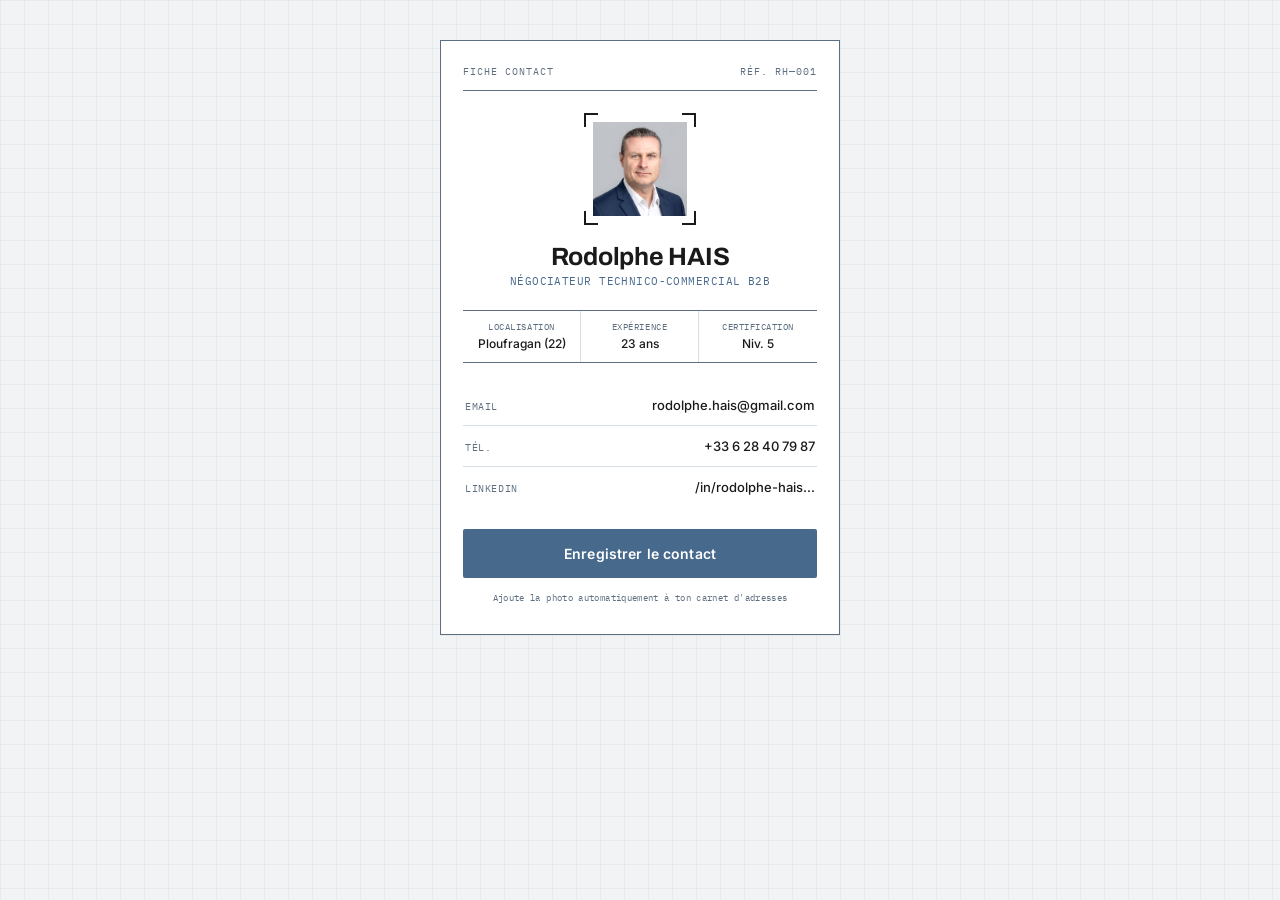
==== carte-contact.html @ f20977e6 "Add files via upload" ====
<!doctype html>
<html lang="fr">
<head>
<meta charset="UTF-8">
<meta name="viewport" content="width=device-width, initial-scale=1.0">
<title>Rodolphe HAIS — Carte de contact</title>
<meta name="description" content="Négociateur Technico-Commercial B2B — Ploufragan, Côtes-d'Armor">
<meta property="og:title" content="Rodolphe HAIS — Négociateur Technico-Commercial B2B">
<meta property="og:description" content="Contact professionnel — Ploufragan, Côtes-d'Armor">
<link rel="preconnect" href="https://fonts.googleapis.com">
<link rel="preconnect" href="https://fonts.gstatic.com" crossorigin>
<link href="https://fonts.googleapis.com/css2?family=Archivo:wght@600;700&family=IBM+Plex+Mono:wght@400;500&family=Inter:wght@400;500;600&display=swap" rel="stylesheet">
<style>
  :root{
    --paper:#F1F3F5;
    --card:#FFFFFF;
    --ink:#1A1A1A;
    --ink-soft:#5C6E80;
    --line:#D7DEE4;
    --accent-blue:#47698C;
    --accent-blue-press:#35516D;
    --sidebar-blue:#A4B5C5;
    --grid: rgba(71,105,140,0.06);
  }

  *{box-sizing:border-box;}

  body{
    margin:0;
    min-height:100vh;
    background-color:var(--paper);
    background-image:
      linear-gradient(var(--grid) 1px, transparent 1px),
      linear-gradient(90deg, var(--grid) 1px, transparent 1px);
    background-size:24px 24px;
    display:flex;
    align-items:flex-start;
    justify-content:center;
    padding:40px 16px;
    font-family:'Inter',sans-serif;
    color:var(--ink);
  }

  .card{
    width:100%;
    max-width:400px;
    background:var(--card);
    border:1px solid var(--ink-soft);
    padding:24px 22px 22px;
    box-shadow:0 1px 0 rgba(0,0,0,0.04);
  }

  .doc-header{
    display:flex;
    justify-content:space-between;
    align-items:center;
    font-family:'IBM Plex Mono',monospace;
    font-size:10px;
    letter-spacing:.1em;
    text-transform:uppercase;
    color:var(--ink-soft);
    padding-bottom:12px;
    margin-bottom:22px;
    border-bottom:1px solid var(--ink-soft);
  }

  .photo-frame{
    position:relative;
    width:112px;
    height:112px;
    margin:0 auto 18px;
    padding:9px;
  }
  .photo-frame img{
    width:100%;
    height:100%;
    object-fit:cover;
    display:block;
    filter:grayscale(12%) contrast(1.05);
    background:var(--line);
  }
  .corner{position:absolute;width:14px;height:14px;border-color:var(--accent-blue);}
  .corner.tl{top:0;left:0;border-top:2px solid;border-left:2px solid;}
  .corner.tr{top:0;right:0;border-top:2px solid;border-right:2px solid;}
  .corner.bl{bottom:0;left:0;border-bottom:2px solid;border-left:2px solid;}
  .corner.br{bottom:0;right:0;border-bottom:2px solid;border-right:2px solid;}

  .name{
    font-family:'Archivo',sans-serif;
    font-weight:700;
    font-size:25px;
    text-align:center;
    letter-spacing:-0.01em;
    margin:0 0 4px;
  }
  .role{
    font-family:'IBM Plex Mono',monospace;
    font-size:11px;
    text-align:center;
    letter-spacing:.04em;
    text-transform:uppercase;
    color:var(--accent-blue);
    margin:0 0 22px;
  }

  .titleblock{
    display:grid;
    grid-template-columns:repeat(3, 1fr);
    border-top:1px solid var(--ink-soft);
    border-bottom:1px solid var(--ink-soft);
    margin-bottom:22px;
  }
  .field{
    padding:10px 8px;
    border-right:1px solid var(--line);
    display:flex;
    flex-direction:column;
    gap:4px;
    text-align:center;
  }
  .field:last-child{border-right:none;}
  .label{
    font-family:'IBM Plex Mono',monospace;
    font-size:8.5px;
    letter-spacing:.06em;
    text-transform:uppercase;
    color:var(--ink-soft);
  }
  .value{
    font-size:12px;
    font-weight:500;
    line-height:1.3;
  }

  .contact-list{
    display:flex;
    flex-direction:column;
    margin-bottom:22px;
  }
  .contact-row{
    display:flex;
    justify-content:space-between;
    align-items:baseline;
    gap:12px;
    padding:12px 2px;
    border-bottom:1px solid var(--line);
    text-decoration:none;
    color:inherit;
  }
  .contact-row:last-child{border-bottom:none;}
  .clabel{
    font-family:'IBM Plex Mono',monospace;
    font-size:10px;
    letter-spacing:.06em;
    text-transform:uppercase;
    color:var(--ink-soft);
    flex-shrink:0;
  }
  .cvalue{
    font-size:13px;
    font-weight:500;
    text-align:right;
    overflow:hidden;
    text-overflow:ellipsis;
    white-space:nowrap;
  }

  .save-btn{
    width:100%;
    padding:16px;
    background:var(--accent-blue);
    color:#fff;
    border:none;
    border-radius:2px;
    font-family:'Inter',sans-serif;
    font-weight:600;
    font-size:14px;
    letter-spacing:.01em;
    cursor:pointer;
    transition:transform .15s ease, background .15s ease;
  }
  .save-btn:active{transform:scale(0.98);background:var(--accent-blue-press);}
  .save-btn:disabled{opacity:.65;cursor:default;transform:none;}
  .save-btn:focus-visible{outline:2px solid var(--accent-blue);outline-offset:2px;}

  .foot-note{
    font-family:'IBM Plex Mono',monospace;
    font-size:9px;
    text-align:center;
    color:var(--ink-soft);
    letter-spacing:.04em;
    margin-top:14px;
  }

  @media (prefers-reduced-motion:reduce){
    .save-btn{transition:none;}
  }
</style>
</head>
<body>
<main class="card">
  <div class="doc-header">
    <span>Fiche contact</span>
    <span>Réf. RH—001</span>
  </div>

  <div class="photo-frame">
    <img src="[data-uri]" alt="Photo de Rodolphe HAIS">
    <span class="corner tl"></span>
    <span class="corner tr"></span>
    <span class="corner bl"></span>
    <span class="corner br"></span>
  </div>

  <h1 class="name">Rodolphe HAIS</h1>
  <p class="role">Négociateur Technico-Commercial B2B</p>

  <div class="titleblock">
    <div class="field">
      <span class="label">Localisation</span>
      <span class="value">Ploufragan (22)</span>
    </div>
    <div class="field">
      <span class="label">Expérience</span>
      <span class="value">23 ans</span>
    </div>
    <div class="field">
      <span class="label">Certification</span>
      <span class="value">Niv. 5</span>
    </div>
  </div>

  <div class="contact-list">
    <a class="contact-row" href="mailto:rodolphe.hais@gmail.com">
      <span class="clabel">Email</span>
      <span class="cvalue">rodolphe.hais@gmail.com</span>
    </a>
    <a class="contact-row" href="tel:+33628407987">
      <span class="clabel">Tél.</span>
      <span class="cvalue">+33 6 28 40 79 87</span>
    </a>
    <a class="contact-row" href="https://www.linkedin.com/in/rodolphe-hais-technico-commercial" target="_blank" rel="noopener">
      <span class="clabel">LinkedIn</span>
      <span class="cvalue">/in/rodolphe-hais...</span>
    </a>
  </div>

  <button id="save-btn" class="save-btn" type="button">Enregistrer le contact</button>
  <p class="foot-note">Ajoute la photo automatiquement à ton carnet d'adresses</p>
</main>

<script>
  // Photo integree directement en base64 : plus besoin de la telecharger,
  // donc aucune dependance reseau/CORS pour l'affichage ou le vCard.
  const PHOTO_BASE64 = "/9j/4AAQSkZJRgABAQAAAQABAAD/2wBDAAUDBAQEAwUEBAQFBQUGBwwIBwcHBw8LCwkMEQ8SEhEPERETFhwXExQaFRERGCEYGh0dHx8fExciJCIeJBweHx7/2wBDAQUFBQcGBw4ICA4eFBEUHh4eHh4eHh4eHh4eHh4eHh4eHh4eHh4eHh4eHh4eHh4eHh4eHh4eHh4eHh4eHh4eHh7/wAARCAHgAeADASIAAhEBAxEB/8QAHQAAAQUBAQEBAAAAAAAAAAAAAAECAwQFBgcICf/EAEEQAAEEAQMCBQIDBgQFAwQDAAEAAgMRBAUSITFBBhMiUWEHcTKBkQgUI0KhsRVSwdEzYnLh8CRD8RYlc5KCosL/xAAaAQEAAwEBAQAAAAAAAAAAAAAAAQIDBAUG/8QAJxEBAQACAgMAAQQDAQEBAAAAAAECEQMSBCExQRMiMlEFFGFxI0L/2gAMAwEAAhEDEQA/[base64]/km3RPKB9pCSmFyjdkRNfsdIwOq6Lhf6KEpr5RfZZDPEmhPyHY41nA8xv4m+cBX59FQyPHHhmAuL9XhIaatoJB+3umzbprRa5T/688N+UJRmPcDyAIzazovqd4dfK5rnTtA6EtBtRuDvQfZLa4wfUHQfJbIJpHAupwDLLR7lbGjeItJ1cf/[base64]/LfQFRbodYXdeei5XX/Hvh/S55cQZcWRlRstzWyNDW/dxP9BZXkviT6tz+I8KXBxIf8MxXOqR5lt1XVEj9VwPibDxseAY/+Jtle9wkefKcCT1Db6BZ3k18XmFr03XvrPqTc+TH0mDCmhj4Mux3rH+YAngBcBk6/qupapLO/IkBcSCd5Fk9gfYLncFr5caR0EO0Bhe9x7cimqxoc02VcuRFtxYWEPeTTQb5APus7mvMI0o9U2VjOnhlLD+JnJHwqk2qTZLo5gdsMbjto/jI6mvYLUytMwcOADIgxWiRu+JkeY0uff4R0FErnc+JmKWZ8zHBjom/wXVtj7Vx2/uo2t1jQZqWXNLKN7tu0gV7dlXhz4zjS75yBEf5ObPssrJy5XYrnF5ddNY0cbSfj7K7omlNlwZ2vyY42iMuc4mtoHe/cps6tjTdReQCJi5u3cLPPHVa2n+JHQZLcppMUkThRjPIb9lzTsiDDw9PjjDXQuxXSMlI9T3F5B/t0VLS8XUJ5nZGLBPJDyTKGkgfdTMkXF7dF9SNXdHHknKhjjbQ2gWZCOv/AMr0TwT4wxdfAx5A2HLLdwYDw4fC+csRhyMRkTYTG8SUdp5aSLBr26rZ07LzNAyMbMpsrYhvcQ62jqACQeQVeZq3D+n0617L272bh1Fi08OXgGi+KNTytSkz8eZomcaLaoc9OPYAL0DSvqHjiMx6tjvjnaRZiG5rge/[base64]/q14zlm1fOhxNSkijjeIIfKG7e2vVR/lJPfuq26TJb8bes/UvLEE8GBr2MzKiijLY5cIebM93UN7AN9yvF/EGoGbKL3zPmnmm3zvfwSb7D2vum40j9U1DFZEfLyW2wWfxA+5+FHk4bW5U2MyQM2OI3bQXX3o/fsufLLddGOEkV8STHm12LGlZI5spMhcw8bgLojvdKfLkbI7zzE5+Q9oc0k8NJ4sj3WZhwPxvEYbMd8Ys3yN4I4+3spMfIyMqaXJyelEuDeKF9vsq1eR0uIXS6fMYhHbNnm02y4XymTY5ycPTsDBax2K+Z8mZG38TnAjaP+n5/[base64]/snQadNKRJkxyNE2M3ZEePV/4O69c+pvhIa54fnydNcwvfO2drGi9peOW/bdX6rjDG6bOwtTkje6KSEY2ZAeNkrOC2j09wVO0a9s7VsWSTw5p+K2Itkij8xu0eojdz/VRQ6c6XLhwosiVj9jTG1riO3qAF+4XcajpeKRiZjpXSw/8ADbMKtoPZ35qidBmi1FzJ2hk0LvMx8hoO6xVO+xRPVQ0LHdqEOfhai6Rn7xE6B83QBzTbXD2TNNjm/wABxtJnDnOhLopCOjSHH+/C6XSNMyszTNQx5HeXqbY3uax17Zhd1z3AFX7FazcXDnysSeNsTYWuiZP3qxdn35U7RcXN6BFHHDWPGMg793mb3NLa4rhb8bYHYv7xFlsdIWUIyTvrubqiFHouPFg5T4caWJ7Wxn1D1W4uJ6fZSa/GzTtcx8QsY2RjN7gwU0tIH6c2pRZ6dH4Y8V5mmYkTfLEmIBUcXvZvj5Xb+GfGGl63kOxYd8GSwWY5OL+y8q0kumx7iYXRQv8ANiIaafR6fosvDjrxD+8Y75xLJJuY4GtpJ9lrhmyz4/6fSLHFSgrL8PZhz9IxcokOdJGC4jueh/stEOWzFM1BCQdkthEEQg9UIBOTU4IEKan9k0oQiEJECpwTQnAokqQpUIg1CWkUgEichA1CEIBCEUgEIQgEIQgEIQgEIQgEIShAqR3RKmk8oEQUJCeLRJCSFFJI0AkkANFknslee9rz76n+IZcKB+mYrwZchm19itrT7H3Ki3RHOfVfxm7IyJNM02QOxoB65GO/G+v7BePyPZqGIYfMEOWHWL6S9f6rV1edkDxEXExPADyOx7/ksXUMRkWRT7bBOP4UgPAd1HK5sstunDHR2i4TcTVWTZGTHFtb+E3YJHDh7q4dDbOx8sU0eYxxLnmJ24/9W005QR4M2XjtbksPmsoMlDbK39B0HIc9pkDXt632v3+FjlnI6ePiuTm8jSXNy2OsyAtFtPcdnAq7i6XFFlRzMisSP9QcPT8h3t72u9j0VmTEGTRAyNJIl7//AD891cwvDpLHTRjdcRZR4u/+yxvNHXh4lscbJLiRlkWFiPbpMZBZtO6SF46v+ee3srA0uaRkuM+QzxEifGyGg7oj1Ad7ss8EfYrp4fDMmNKJIYy9jvTJER2/87rc03w+YYWxwxPBjNxEjlgPY/8AKp/XiL4mW3KeGc/Un6XNhZWKPMx2g4hBtrZG+ptHuDyPzpbrMY5RGqYzxHiaizdAJBXkTj8UTu1XdX2K6XD8PyCUPZjeU+7ND0lamJpsMXn48+K4RS06WM3tef8AO09nBR+tD/Uy08i8aZ+rYuIzJ05kkQ/4c8ANhjmmwbVdmO3xIY5cQtxGapEBISKEOW38LvjdVH7r1bWvDUEbHOax80MrfU4D8XtfysXB8I48THwxsOyYBza4DHDo5TeaIniZV57oc79PyMjSvEmHIy5vLnjrkH/MPn5XYahgTY+HJNFtm9NYczXfiYetg/2XZN8MQ5mO2TMh8zJLQxzyOXAdCpofDn/onYr43FtF7SRwxw+Pnoo/XjSeHbHnAxc2KDSsyNhDi3bK0igXNcQCPbg8+61tQ0dj8M6ppkLm74xHJAT/AMNzTwfsSaXbano4j0iFhicTEBQ+/BV6DQ2OwoY2MrcKeO7rUf7EP9G7eN+G8HIEvlNZeS1wa6buTfJr2AKg8WQ5ep5+ZNAXSOlje22f5B0pewZHh8QurHhDZCac8cenvX5KrnaEYnl2NiiIPB3Nb/KBwo/[base64]/wBSNWGmeHJhuAM4LN19B3K8d0TMdmS5MsTw8xRO3N3Vu9uOxKx5L+F+Oe3NSaZk5U0z5G+SHOLmOd/MfstTw9pmbGw4+RhiTEfw8Fu5te4B9lvabgYmoyulmaYpK9L47bfwWnv9l2OjaXB5UbS7eR+GnUf+65OTPUd/Bx9q5vQ/CDGP3eUGtBtoa41+S249I8qVkbG0y/[base64]/iae32SYukY75LAot7EdFtNiNmwljiayUEN57m1MjO1WGnRihV0P1TpcQUGsjO0nmvdaTWG6PTsnlhAAoEq/VXvpkv0xr2fxAD/olbp0YeJGmnAbWj2Wq6mguPFFN2B1FzGh3b7KNHesuXTYXCrvaqsmnNJYS4UOOVtuDw6iwbfcKCVrHNB7dCq2L451g52nhw9IbXce6y87RWZMbozG0McKPuuuLN23ivhVHwfxXAnqbCmek5Xf14r4o8LHDyf3mEAgGyNvJA+ey5/UcPD1HDecZk0eVH6nM3XfHv2XvGp6U3IxpIwwkOBu15xrXhqXDmM0DGOcQT5Ydtc77e5XXw8l3qvN8zgn8oi+keoxBjtPy8CCCeIDy5QKe/3B916aOy8IgdMzxLjy43/p5Xv2hzzsLT/wCd17dgOlOFCZ3B0uwbiDdmuq9TC7jw85qrKEc8oV1AhCEAhCEAhCECIQhEhCEIC0IQgEI/JKoAhCFKAhCRAqEIQCEBCAQhCAQhCARfCEhQKUiEIkjjwonHjhPcVC8+k0g80+tOoYYigwchrvMLHOaAffgml5pI1+nyY/7lC5zHM2FzOQ9vs7+67H62SCLVI52gSEQigQCCLNgrgRLm5WOHRVA5hosjBbvBXNy/W/FHW6FNOI/LEm+cPsCQct+3uvQ9EdL5YbJHG4nqQyl554f8yCKP94ip1cW/v9h0XoGk5Re1jSWiv8t8fmvP5snseNhpsyNFUQ1vHS1QDQ198Ue60oQ6S/[base64]/3+V3/ANO8yXK0KIb97WcWeo/5T7UsDxVG6MymWLdf5Kf6SytazMha4lpcHNvqO3K9jhy3HzvkYayehBKmt57py6HMEIQgEIQgEvZIlHRA1CEIsEIQiAhCEAhCESVCEIqO/RCEIBCEIBCEIBCEIBCEIBIlSIQdklJUFQlG4UoZB7dVNIVXmJMbtrtprgkdFI8E+p887dczmZMbPMjmqJzyaA6gkdwsTS5xPjOEYJyiOHurkg3f5DomePhkT69kSOkOZkRzODpOT+nwszR5QJmZQEgjL6px5J/1C4+Wuvinp2WlyxxsuSSQG660F2uiSNIYWOu+u7lcdp+PC9zchoMjXCyTR2fH3W/pcjBI1o3UOm3uvP5XsePXdYriSBF6bNH4WhMymBoBJ62svTXhsDHVRC6CJrn4+9/foO653fKmwox+4tjA5PLlKyLY8HseEuP6QGjoPdWWxbtru5N1alWX2Vg2Mscmlcx3Frd7vbnhNG0DbXQKXa40BQA+FGk9osx/8MEOFqWFzhQJCii2loHUKZm0G64HKtGeSZm7jkEdFLTiT6W191E0i/6qywgsWmLny9Ejc+qawEj5UrXOJ5Z/VRNdXZWGD0q+LPL0GvJNbClLqFUQgEdRfCQvG4q1ZkPqo2FG9vX3UwI9hXZRyNbv3AUT8qtWxqF7Rbd3BKr5MDXEEEgg2rdOJs8hI82Ogq1ncdtZlZWdO3a7g9Rx7LI1DedwDdhHUnut7IYdh4Fhc/rDa3AvHuOFWytsbuPO/GcE2RjSthDvOHLeO/elgfS3JkGtyxyud5ha5rw4UeF1/iZjnwbmSckggjsR/Zcp4Whkb4zY/bt3WXAdj3ter419PE8zHWVeos908dExnRSBdjzyISpEAgBCVAnZL2SpOgQNQhCJoQhCICEIRIQUIPCBUIQiAhCEAhCEAhCEAhCEAhBQgEFCQoBISEqaeVESY5ZmvPazSMpxlMW2Jx3e3C0ndFg+NJJ4/DGouxoWySiB1Nd0KUfMXiOaSTW3SQ5rnAup4aeL+fstTRMGN+Z52RliSGNofVcNBPHCwc95Zqz4nkNjkIdK0jv7WtnC1GDazGkBjO/dTGg2QDW7uVxZuzjjsv3zEaBj4se+G/UehD/YrT0yYl+0QvAHIogX91z+i7yz+KwG+BZ5cF0+nxsMYPI9/hcXJ7r1+HHU26/TnVAwniqsXwuo053mRijddfhcdpBEzPLPQdF0+jyCBhvk30K567Z8bkTKN31P6q7Aziy6q+FSxpfM5FnjlXonNbyOEil2le4WOnyEvmgOLSa9lAyRzpjzYPwnh1m65HwlEzJBVh1kqaBzeenXlVCwULaOfhOhbGHdx9iq7aaljQi6kV1+VfY5oj/m6dlUxoyOQf1VgtOw+na73C1xyscvJq04SD/I4qSKcbSNrrHyoI7DeeqSz7K/aqXCVYM4P8p/VNEnU7VFG1/vQTtvYOCi5Wo6yHh1gj1NT2FpFE8qGwB+IFPjPuQfdRKWJW0SQo/L2vcXOJB6D2TxSV1UrqfFbJb/AAybXO6yWeRTupvsuilcRbTyOxWJqDGOLwW/ZUrbB5R4r1NsH/pgQwl3Ujpfv7qLwLjvOsse5xcWxF273C0fHuMI2mUw7QCCTW5L4DmxsqXdEynRRlrT8X3XoeLdx5Xm46ydixPTGdU8rveaEIQgEqEdkCIPRCD0QIhCESEJEqGwhCENhCEKAqEIUoCPyQhAIQhAIQhAIQhAIQhAJEqRQkhNJu4JzuiYVIa4ghYnipmVP4f1CPFLQ/yXUTzYAshVPqDmZ2JpkbcDKjxZJX7fMeaN+w+VwDfF3iDQMLIi1Fx1WCQFpL209gIomx1+yyy5cZetdHH42eePePEtQldmZrz5QducQdh4JHS1NpLsmTVGRAOYB37UOvKzC9kmtyfupO3edu7hdHpRJyB5m5z2VHwev/[base64]/[base64]/x3WPqLX/ic0X2pXBKCwlrv0XiE3jjJws90OfjZRAF+lnP9OoXXaJ43xJ8XzJHgMDg2wbNnsQq70m4y/HdPcHku3V8FZ2aPxert7cqDF1OKckwOB3C6tLLLvcOOCOVbeyTVcX4/nhh0mRz4x7Fx46rn/phGwPy52lps7QB/KFp/VlwZ4clBNlxA63Sy/[base64]/wCNyl4rHi/jHRMnTtXdNiR7RIaAHJCk0afK/eYMOXG8xrPU57X0dx637r0nXNPZk4juQZB79vZcVp2cyXXdj4WExBwYAKBPcrPHPtEeRx9c9x6VoxrEja7glo4+FqNoOuuKWVpLw+JrhdULBC0m3Zc31Ajgey58vrr45+1MZ3R2xvQtRA6SQ2C11GqB6pcPFkMzXuYS13FKfUNP/dZNsMu1snqDeptV3Kvdr2kCHyzGY4mvBvaDyQtHHw4cqRzZGysDenqof9lyOZrMGj47psvIija3q5/JCw8n6lZeQG42hYUmXK40172lrTz+pUyb+KX1Pb1JuFkwxugGbJ5YPtbq+CsTWtJa+AxSsORBV+t3JK8yy/E/jnOx8qbJzo9NxMR7hM6OOtoHXnlX9G0XXNU8K4/i7TPF2XnYD5vLkp/LaNEbT0IW08bOzbkvl8WN01MsYmmytka/y5ANrWCam19u6dg+JsbAeZfSxrjyWusFT+KfC+t6G2KXVYYdUwJDYyWxU9gPNuA/uuJ13w9itD8vTHkwEetgcTtPvXZc+WOrqu/j/dj2x+PUPD/iKHLyXzGUuhPRvWr44XaaFmSPyajJDarkc12Xzb4K1DL0vV2Y8jneU91cr3zwnuyZY5WFpFci6K5eTG410cd3HpOnOrc9wdbhyB0tZuv4pMzZWhpaeHg8/mtDBbK2I2zr0pyp+Jcr9w0qbJe3lo4aObKtbvFjP5+nA6pn4+k5Ek087IQRtrdyG32XnviLx3orXyxfvzBLI7dvdKdzj8/HsOiq65FqOsao9oY+WeYl3PRg9/gBYmk/TiXU9Vc17mSTyHuLDR7q3Fq+m/NxXHHtV7G8R/vr2NbmsyA0na0zEBoXT6NgZOWOcxkbTyGsfYH5nlcFqfg7G0+fNkmnZHi4Z2S5UxNXfUAcBbOd4J8ReHsfA1rT9Yjm0zMcwMnifvYA78Jq12/6mVm3kXzeOZdXqUGj5OTjMjmmgMQqmNZud/8Asr2P4Y03yyJYttPDuDyXe5XnOVqvivw1kNx9b/g7j/CyQCYJPgnq1dB4b+oDczM/w3UYJcTMIttOBZIPdp7/AGWGWNw9V3YY9pvF3Y/dsOJjWR/w4hw0jn8lp4OSzIY2SKyHNscdFkskjyYuvprsOVdwceGLE2wtLWk2T3KiVW7cZ9XXtGkR7mNLnzNAvkJn040ts2jSS48pj8yYlzr4ACi+ssscWn4ry6iZgKd0P/dbvgXbD4Uw4o27d4L33/MSu/iu8ZHncvrO5f03fS0BoJNCrKWxSjvlKCvQk1Hk5XtdngpQbTbQrIOQSmoQ0UnlIhKoCIQhAIQkUoKhCESEIQgUIQOiEQEIQgEIQgEIQgEBCcOyAACa4fKkKjPVQmwhTHBP690jhfFqYhEUx32UwbygMvqpFd5Aab6UbteW5UYgx8uY/wDuzU3jsP8A5Xq0zBsIo2QvIvF2W3Ff5Q48txaf1Xn+bPj2P8V9sYmTqGLgSESZIL5vQWn5WDh6RHjeI2Zb2tEUxIZfNkqn4sh/fmNe0+sGwQuy8Cwtz8fHny2fx2sO0u9+64uPeL0vKwmU238KNscQaBdizx0U0MZkNMo/B4SSNcJHbQ1reACrOC0vl7gDoVlmnije0jEa/F8sudG7rTxQB+CpnRQtikY+A+Z0L2uu/wA1r6PG12K0bieOilfiM3HfECD8LnmV23mM/Lybxd4XZqUbyGNB3ihd3z3U3g/w1kaTI95xWE9G8WKXo+Zonnt3BzYxfSuSfhSYT5MBvlahjh8d0HN/EB8rTHOxFxx/pxTPCss8+f5cmO7Ez7M+LMyhZHNHop9A8DT4Gnw4MEuJi6QyUOkxYHE9+evv3K7CSXSJHX5tf0TmZ+l47bhG4/5QbtdU8vKTTky/x3Fld6XvFORk5mluxY4sUQlvl0bNCl47neCdWwc85mn5jWMLjvifZYR7L02bOyJ2ny4xE356rG1Y5DoXMik3l12Xdlhnyd/ddfFh+jNYvLtU0qNuqMLG25jtzrd0+y9N+nL3l7bHB/ouQ1PEEbi/ndXLvdeg/T3GjOmMc11yV7rHK7bYY6ltenYRYcccjosXxKPPh8ottoIJC0tPBZEA4ggDpXdVMxzXylpb+RV8p+1y4zWdrlc/Rckwv/w7EieXt2OLnAO2/ev6Ln9G0qbQc10wEQN2dxJIXocJfBuZxXa1h6vHKXPd5bXkc7bTDHrNx0fq9/25OE1jw7mag/[base64]/[base64]/C0w1Gb91yH7gHcH4XqGgtjj1CGJgDY9jgAB2pcp4mwMHw1ksyoMXy42v9bgP1XV+Fnx5GfFO1xdG6MlpHHBC8/8A8ezy3tK0pNvluPJJfx7AKXTZPUKtxB6KGVw2yBrujjwpdMIjl3DgELLNTirudIfW1rBRIqvZdAxke8NBEkx630auZ0aXZE0btzndwOi6TEeI4wOg/qVz/l0ZTaxHixiS4yCf55D1/L2RIzHO5hjBAPJ91WfkEkm6rsDwnQu8yzX35U3L+kTBXlw8MOJ/dWOb246KKTHx2cRwNA9g2leMe+g0cHkpRA7aNrbKS2tJJPyx3473WS1rW/1WVqzGRROaA265XWTxlreG9uVxHiKcCV4IIHQ2llXxkcpq/O72XUfS+bgtLqHZctI9mQ8tuha7nwfgtgibIw33A6KZG2P8bt6NjOb+6UauuqyZdzsh271DsVYikLYOD+Xsod38YHqCtc/cceOGraljbvbtcBddSFHPjCRw8yMX06KxGLJroArTQA0WOSq43SmbL/w6JzgXQto8HhWI9Jw+v7vGCP8AlpaEbh0ItSlwcQ2uVrbjWN5MvisyBjWANFexHZTCO+CBuHx1+VLGz0nj8k8Mttc8dFVnckPl0y6sf1VbLLRFRNmleLqNO6lZ2oOO1w/0VbNLYbtcjqAf++sDX1UnPyFqZsbP8MjcKLmu/usnUCfObzXr5paUp26RGDw55sA9aXV48/[base64]/oo8JzvN2Waqhz3T2+iSU7dznO9VA2qsG5mY/eaBdwOwVc56RxXWTutCJjY3u2gOVs/vvr2EOJq93b7LlcGYhjadbW9PklaH70Gv4dbgPyXP126+zWjm3SO/wAv37rRw3EckUPlYOFOHTCwQDzx0W1iPDhuZbj2B4VdNMb6aoI2gsaS4/krUDHBvrIA7BQY1saLAP2Ts/LEMBrt3Uz17Uy3bqKer5ccLXAPHA5+68u8VZUmVlGNhpvdwV3xhrz2z/jAt20G1hyZcTmEOcL/[base64]/25I78Kly22xmmQyOPJ1vGhcTtdKLrsr+tMDM58LXEtYeLNrMa8xavjzVyHdbVjIkdJM55N2bXo+Fjv287z+SydTKKEeyF6LxzmpwTWjunqQIQEKAISo/JAnZCChSihCEIBCEIkAIS8oUBEAWhAUoLSSkthJdlE0AJUIRAQhIUC2hJx7JbQ0EISIBCEIkIQhAJEqQ9UHJeNtElnd+/YkbpDVSsHX7hctolMOQTHuBaLNey9VNg9VyHizGxsLLMuMxrHTt3SNBoE9LpcXkcU12j0/E8i6/TrAeSd7vMobLVBjyZGycjd1PW1PM5phc5xrsbUWK2MvYxgFdAQbXBlXo4T218bJJj8uKzZ6kdFYGQ7eHSFwddBo7qvPF5TWkDZ0bRUUkn8Tc07gDVjssK226nSXb6cHOFHoVv4DnNk28uHUfC5fSHu3gl4Df6Lp8Rx2gtP3PuqWujH41/NLINxI+xWBrGcZgY2E/qn5uadhjjJLliTTgOe4gXXW1G+3ppLMXJ+MsRuRAQ22vHII9/dcFr8Ws5WG5mPkuxJ2dZBzfyF6Tqz2ySFgBPF0VzGsYT2Oc2nbXfHC2wkTlyant5XjeKvE+kZwxNciGfiXRlZHTwPcEcFfQX0v8UYs+lQnzvMjI/hn/zuvL8/SfOfZidMG/y+4Wv4eiOJCW4UbI2j1loFbT8hacmr8c+GfX0+gItbjY0bZKFdL6Li/Gf1KwNHyW4+HBJqOc4iseHkj7noFjeHsyKVrjmvMsg6Brqpb2j4mBE9hdp0Be5+4u2ix+az1v61wuPb2zfDf1M1HO1IY+raNJgOHXzXgmvil6xpExlwo3uYRuFix0XMT6fpORNDlT4TDLEdzfTZXQYuWwRtd/7ZHBVcZZ9X8m8dxkwjQEhbIWnofdWGPA/Cqco8xocy07Hc/d6x9laXThyksSyvJabCpyOIa8EEm1ZceXEkdVQy3ljC7zCO5KrSfCtIc31dRwa7qplhwH+UVwPdSQAPZbTtJ5Uec5woEix146qqYwn7hnMuj8V0U5UT/VmMcDyb+6lP3XseDNYPG/yP85DU5JXKcKtdrzzm9E5Nb0TkVCEIRIQhCJBQhCI0EIQgEIQgEISIBL+SRKiCISpEChFoQECoKCEIEQhCJCEIoqEhCVClBEIQgCEh6pUiAd0+VzHjKMOlhfsBd5ZFk/K6Uj3XP+MmgQQSbe5BPsFjzzeFdHjXXJHHugJjJHAr7qoHOjnBpoaG2B8q7LI18R4JLnf5vzUEDY3Bz3cg2CG8ryM3u4e61QTI1m42Npdz/dVY2tbI8tf6d3Pp7qVhDMaItHmH3rsl3FkDntaQ6Q7jzws9bi99Vsaaw+WAxoNuvaeSV0MEox47kjBPYX3WX4bh3iLaLAFE0r+tuP8AiceOAdkbNznEcX2XNk6Mb6SRYgfufIBukJ3C+ix9UaI43tJaA47aHC0H5Zx4ZHyva4gGjt7Lgc3xHDNkujlcHncQ49O/C3w1Ip297bDAxz9zXNPYX1CfLg753NdRscA9AeyysXOaQ07WtcT+MdaXRYORC/ZFJIDtO4/fsFfelrcsvUUW6BA+Rshqj146KnrXhSKUbDOIY3Ct0TqJ+Cuv0rEYZCWPHPWz05WhLpUcJMkgbK0/hLuQ0DupntTLtj+HH6BocGOG+Xjmy1o3Hkn5XY6fpxHoe4ku53beGlVMaJ0eQ3yY7hYSNwFgfb4W02UMl3yMG8CztdQ/[base64]/wDIX/[base64]/9I4XtG0UCO6w3+G+vy1Pp/kjJ2B/peP5Qul13Cd+/SSN3Dc0UuF8EZIiymvDqANEdivU2ZEU8If6SQ3keyxuO1+2vjznxDo2bqGBIzHy5MV5HBb0v+y8hzfAfiLCmflY2rGZ9k7Z23f5hfQuUP4zidu2+AFiazj+bE90cYsjpSYcnVpMJXhMJ8ZQziN7cRu3i7K08V3jiR7fLkwueOp/2XV6iw4ry4x8t68dArunSwzPY4bGih07Lpmcs+N+OYT7VHR4vqFjxfvDYIcpo6tZM2/sAVu43jbVIIHY+t+GdR9A/E2IkX+XC0cfWIMYsjfB6Lrd7rUxdd0yVnpdu4p1P6KZcXRbhlPftyUf1Gzongx6Hlba/mid/spm/Utjog3K0fMa53UCJ1ffou7xdQ0SmeY8N6Dk9OFfDNJyGfwJD168dVPXH8Vnly8U9XFweD9RdHmYA+d+KBwQ9tD+ykPjrQWwPe3KhDwe7qv5XYZWjaXINk0EcgdzTmD/AGVSDwZ4WL/Ndo2GXHoXRg2s8pPxXPn+lfccppP1K06XKkhdKx0II27XWX//AAu6wdRiyWeZE8EP5/8AAuX176X+E9Ry/wB6GntxZgfS+A7Cf0Wt4Y0X/[base64]/Yp0pAaV5R4i+qBzfHWm+BvB5bkZ2TlNjys2tzIGA2/[base64]/a2H9V1upBwka8EAOsFvus4/xQ4+rgdCtAiNwpwFDpyqE7Gty3Pa7m9oA9li6cfjFzMNmWH74uAK6dFzEmmP0/[base64]/gemzBubmsPnOafVFH8exP9lwH7IOinP8dal4gyGbv3KDyonEfzv6n9B/Vea/UbWc3W9fn1LLk3SzuLz/AMo7AfAC9z/ZFcyHw1qDgPW7Kt36cLXkx646Uwu69T+omnjJ00v2l209R2XjmaDFO5nSvwk8L6B1hjcnCkYOdzaXhWtNMWpzQyEBzXEBrh37fqvJ8nDVet4me8dKUUri22OojuTS3dEy7DWPe4m/5h2XOvZuArg9arpyrEcjmPbI2Si3p7Lkyx3Hdhn79urz8cvxhJW4dSQf6pdK1B0GUwOcK6Nrt36rPg1eM47G7wwu/[base64]/CmTTS5ajSj3PIIoAc9OVNJI6McmwSsnD1G3O3Fo5rqtGCeN7XcB3wFrPbDKpJWMke1xBBA557JA2N0e0dv6JH+mQnloaOeVNC+Og1or8lSxX5ENNZEaPVZ2S/bJVU0d+5VnUpBG4dGg8D3XN5s4JffAb1duPKysJVnJm8xwG0EVuBvnhROnAjPqdtu1mS5TDI1xumfh5rn5WY7Ok1BzcPHYTJJ1bzxz1J9lfj47ldRXLOYzdW5XTZ+Y3HxyCBfmO7Nb7rehiZDC2KNtNaKCg0/Ejw4PLbTnH8bx/MVbHRe54/D+nj/wBeF5Xkfq5evhpbaQilIQmn7Lochu1FJeyWuOVIaneySgnAoBCEFAIR1SWgVCB0QgEIQiAkQlQIlQhAlJUWi0SEAfKEqFH5oQj80QEIQgEIRaBPzQhISiQapMKVxTeNqBeOia74RfCYXFA2eRkcTpJXhrGguc5xoADuV80fWH6g/wD1Lqp0/AfWmYjiGg8ea7/Of9F1X1/+osMeNN4Y0iayfTlztdx/+Mf6r56dkPdfNc/quvh49Tdc/Jnv0i1qUySBw28L1z9lrXv3bVczSXuAbM0PaPkLxvNp0l3Vdlo+AtXm0DxXh6hG6mskAf8AIKty47OO6fduFIJIy09Vwn1K8Nh//wB0hb+EfxQO49/yXWeHMqHM0+DMheHRysDgR8rXy4o54HRuDXAiqK8/l45nNOzh5LhluPnJ05ieY3ltg+k+49k/zA4l3p3EV14Wn9QdDl0rUpAxjjDKbjJ7fC5jCyHtmEeS1xbfD6/uvJsuF1XtTWePbFficXE36HX0P9wleJHSAOcDR4Pwgs2PotBF316KeNrJIy2wa7FT9Z2I4HyxyN3yNcwH012+OFsYGpjGdy5tgcAdVjSBzT5TY2tbfBBT4/LY7e9riR3HKi8cqcc+r0DTdXE2IfNewFgNhvb2C09Nzo2FrnSv3AdLtec6VK4yuLHGRjgQ9pFOB7cLcx8uSKRmx4kcKJG6ia7f9lneKunDnj1LDynTwxvfTDdEg9B/or+RkAQFzaFdeeV55i6sXEnfwR6gHD9PyWrLq8YxrfIHt443dPuq9KveSVuYmePNDqDQTXK28DKjiD3Ms0736rzzH1NnnyEP9IP4f9QrsGrFwErhUbXXV3ZUTGwmc/t38mojbua2wTRJCiGoAP3bxtb7H+q5CDXIHinFzWkkEE0Cq+brBc0txy52zsRf2v4Udbad8ZGzr+uRCYs8wcjgk9ft8rktS13zscxQuduHO7cfSfdU8127JbJM9z3jkA/hBPwFDBjvyMtzY2kuvkjgLWceM+sP1Lfizp79S1HUWY0coLnDlx/C0dzXv8LvNI03G0zHMcAJkfzJI78Tz/52U/0u0PFy4dQLqbKxgbCO+7uT/[base64]/lH/ADH+i5Dx59adb1Iuw9DYdKxHv2eaOZyPe+jfyXk2q5M+RM575Huc4klxNknuV08fDZd1hnyy+oqapmvmmfbySSTZ5KpOO5tgXRUrogHFxs/dMc2mdHXX5LqYoJBZ6cHujaGgEWnljia56J7RzXKjS230t+zj4rbnaB/hGRKDPjcDnqvaIpC9oXxL9Ntek8M+LMbMMhGO8iOXnoL6/qvs/RMlmdgQZURBbI0OXHnj1roxy3DfEfh/H1rAfjysskcGuQfcLxfxB4byNKmlxJw4EdHdnD3C+hsZwsWs3xh4cw9e0wxvAZMOY5QOWOXDzcMznp3eN5N477+PnB+RLgBsecA7GP4ZRyW/B+E8/jL4ZA8EX9gtzV9KycPPfpeoQBs/JB2+iUe7f9uyxf8AD5cJ5azmI9W+y8v3jdV69kzm4kbIHRtbtAP+auVZgDWt2ytHwQOFE1jC0AF3XiuymZujG7aXN+VaZxleNZhiDK5ayzZIdRRLC95DvOkIab9IF/qo4NjiXEcXW2rCvQS7S3cba02QG8FW7Q66VZRmxx3jPDTxbi3+6tQHPeCx727jV7vdWN0Tg7i91cJzGtBNSOArp/panaNHxY2oE22SMEnk11Vt2NnbQ395Ddp4aBX3SQyDbsc5z23bR0qlYErhZDWucPY9FW7W1DosMgB80kriP5QeCFZkyYYmlrBtvsP5ikZBlStsPIHH6qxFhsYGU0uf3cRZHuq+vytqqoYZZfNmrn8Nnn9Fr6biiJrpS0hz+T8pmLhCSePfy0G6C2C1oaNrOG9/ZVzy36i/Hjr3Wp4A1ZjM2WKIAPgfZ2/zM/mB+y6zxbgNbLHqELf4WQLJHTcvJtAyjpOttyqsCbc8e7SeR+i9n1iKTUvBuo6fp2Rsy/IMmHIBdOrczjv7L0fGy9dXl+bjrLtPy5DoSkJ+F4nov1pz8XJdieJdID3xPLJZMX0va4GjbD1/Ir0rw3408NeIQ0abqsLpT/7Mh2SD8iu68eWP4efM5a6E+yRKRXxwktUqxQaHRLabdItAp90WUlpb+EChBSWiygLPRCAUFAJUiE0FRfujoEIAlKmpbPugVCS0t/KAQhCAQhBIUASEoJSWFKC2mk8otISiRfKW0y0OcGtLiQAOST2QKSq2pahhabiPys/KjxoGCy97qH/f8lw3jj6oaRobXY+mlupZvSmH+Ew/8zu/2C8O8U+KNX8RZhytVynShppjOkbPgN7fdb8fBll9Y58snx6N46+sUsjZMXwtGYmch2XK31n/AKG9vuV4xrGfkZmQ7KysuXJyHH1yyOLnfqVFk5bN7mAOLj0pUJ3vl6mwOwC7cOOYxhlnb9UdRlLNkpde2QHr2Vrbb62uIIvlVM+AyY0oqiBYr4WjitEuJFNVtcwG7U69o/CARm+WN57qFzKe7aN18dVoOaA0gC6CifG3Zw3vdqRmSN5sHnomtZ63U6+5tWpYyS7mvkhMdFsIvnjlV0Hsia6K6J4X0h+zr4vGZow0bNk/jYtNbZ6t7FfOsO1rBtvhbnhDWJ/D/iCDUcdx2NNStHdh6/7qnJhMsV8MtV9rxPHBFrRxnbhV38Fc34V1CLVdHgyo3gktF1346rdxHbD16rh+Ome/av4r8JYPiLT3QSjy5auKZv4o3diF4rrml5+ial/hmtRNMoNxzNHplHY/+dF9FYcvqA6ql4y8NYfiXSjjZTQ2Rp3QyDrG73/3XF5HBM5ufXf4nl3iusvj50djxEl0Dhva6i0+6b5czg4OiquvFha+t+G8rRdUkxZ2eXN2eLLSOxvuEuPA7YfPZsdVBw5teTlvG6r27JlNxk47Ax9UaPNjorHlgEtNjvSvvw2t9Q/hknsbaU2fAla5pLA77Dokyit46pEMEbibFDt1KsQxxPIjLhdW0FQZbXMojeaFAdFPoc1zUQ2yRuB5taSs7h7X4cLYAySB7h2Ley2cHCDZAWxfiNCx1U+A9tcltOHCuwPbE3awerqGnsouVOpseM2J9uIoE8NNk/7IkaXVsHp9iFO5u1w3NsnnagBnmN3Eji6rsq2rTG0/EaWt5FOJ2/CbnyswI3PkeP4j2sHsSVfgjIbvc38vZeffV/Up8TN8MQxjbFPqVSm6/lO0fqowu840yx64tbVOZnED0les/TvKdPo2FISS4MMDr623p/ReVPb5rGn3C9X+mUDYcCWCuNrZWX7jgr0eD+bzvL1+lHyf+0T4ck8N/VjVvKaGwZrhmRj4f1H6grjMWcPbviJa5nWuoX01+2joTcjStB8Rsj9MT34szh23C23+YK+U5BJjzl7DRB/VfQcGfbB87yzWTvvDf1D8TaGGxw5z8iBv/s5Hrb/XkfqvRNA+s2kzvEOs4MuE88GWI74/vXULwdmQyUDaPV/MPZODiAS4Uf7KcuHHJWZ5R9daTrOl6vCJtNzoMplX/DfZH3HUK8DwvkDTc/O0vJblYOTLjSNPD43EH+nVeleGfrHquLth1nEiz4+nms/hyfmOhXNl41nxtjzS/Xut8pbXKeHfqB4X1vayHUWY0x/9rJ/hu/2K6ppDmhzSHNPQg2FjcbPrWZSndUd0gRYtVqYVIUJCSOoURNLaW+E3t0R8qUHWbS7j7JgPKUIHXyi/hNKVQktpQm/ki0DrCLSI4RBbSJD90hPCJ0UlNJPZISb4Kb+aB1pCR91zni7xjovhuMjMn8zJr048VF5+/sPuvG/F/wBTda1mOWGFw07C6GOJ1OcP+Z3U/ktcOHLJnlySPXfFPj7w/oO+J2R+95Y48jHIcQf+Z3QLxfxx9Rdb18SReeMPBv8A4EDqsf8AMepXDZepnb6GlwP6ErKyJy70v5+Oy7MODHFz5clyXZ8xrrawkgdSeAFQkmL3HdIdp54UTiSQ63bewvgJA3fQBonoQVvIocL3gBpIA7p1PqqNf6J0QHRwNt60pCCI7ALSeAVKFaSMuDw/dz2SeHXbsH93JswyuZR9uoVtrbjsglx6EFVdBIj1rOxiL3Bsg4/JVy9WLT40HxdHcDtSjdG5r9oI3HueVeLBus2PgKNzAHbjyQOoCtpDPdGG2CO92VXlZY9PcVau5Lbf1I554ULmjdVEC7AHdRYK4jG1oAPXrSvQRbmDgAlJ5e2ueD/RWYWAPawc+5+E0nb2/wDZ18UFkbtBynW+Btxf80ft9wf6L3eLa6MOZzfK+K9Jz8rRdUx9Swnhs8DtzR2PuD8EL6v+m3iHG8Q6FBlYzgQ9v4b5a7u0/Yrh5+PV2348/wAOxhcbBB6LYwX2BfssaDh4HRauFwbXM1+l8QeHsDXsEwZLAHVccjR6mH3C8k8Q6DneH8j92yog6In+FKPwvH+h+F7hiuTtW0vD1XCkxMuLfG8e/IPuPlcfkeNOT3Pr0PE8vLhur7j55OH6g/HFkj8BPDrRiEs2tlifGb6nouw13wzmaJm+XIHSYzjUUu3h3x8FZU+OWksLI3sPUEWPuvGyxuF1X0WOeGeO8WLqOFBLE7aGuBFuFcj5XJOgytOyy6N4khPTd1+1ru5saQEeRGTGOODyP+yzdU0w0DMdvcEi7Vsc2eWPtUwc+J5aHO2OHTd0/Jb2LlRPonaCDwbtZEejCrawEEVtdwQtDTNNhx8gehziORfZXllUsrSjcchw2NcTfUjgK/jQsje51kvrklRh/lvLnybge5oK7iY73DzPTtd2Pss7V8cdEIG2z+YC8t+vbHf4VgTMP8TFyo52kD2cL/oV60+BsbiWuddcgnleU/XGQO02VhaDtiNG+pTC/u2nOdpdur0Znnx4467iP0K9Z8IuDJ2EUI2/w/yIXj/09lfl6dpspHL4WE8/AXrWjN2tEMV8epx+V6vBN3bxvL9Y6J9aNEPif6V6xpUQ3TMhM0PFnez1Cv0K+DcpgkD3OJsdvYr9HY2tkY9rgC14sg9weq+Fvq14bPhz6ha1pfl7YW5Bki4oFj/UP7r2PFy+x4vNPy88jL2StkvaR0r/AFWjBkCcAfzDq2+qrZEbg+migeLVcudFKHscQQV3SOZrmq2k3xQspHAWG9LHVQQTRyiyQCByEpO59USD7lDSUFzSCar4W7oPivXtFmb/AIdqmRAwG/L37mH7grnqIby6gE4n0j1GyOqi4y/Tdj2nwz9Y3DZDr+E1w6HIxuD+bD/ovS9B8T6HrsYdpmpQTO6mMu2vH3aeV8ltd6eXA/ZSRZMkTxIyUsc38LmnaQfilhl40vxrjy2PsYnsUhK+cPDP1P8AE+kBsUs7M/HH/t5HJA+HdV6Z4Y+rHh/VHNh1Br9MlPFyHdGT8OHT81zZcOWLXHkmT0QmklkKLHyMfJhE2LPHNERw+NwcD+if9ysmh9pbKYKSg8oHJbTEXyoD7KAm33RaBSeeUFw9k34RwfflQk4n4TSfssPxF4s0HQg6POzWmcC/Ii9b/wAwOn5ry3xj9TdT1BhxtJadMx38b9wMzh9+jfyWuHDlkplySPU/E3inQvD0JfqWdHG+rbC31SO+zQvI/F31a1TPEmNo8Y0+A8eYDulcPv2/JedZs8bsh8+VlPlkcbJJ3OJ+6z5s9rQTF6ftwV1YcGOP1z5cmWS7nahK6RxlkdK9/Li43f3KxZ8mWVx813HZiZkZjnGg0UR1Cpkl5BvoV0SM6XeS4+rgngDoE2Uuc4GrN2PgfKVsY6uLetglPDDRc0hWkCBvHDD7H5UsLD3bYT2Mdy1vNc0poxxtPB6qUWo2RlgIAPq+FMYm0HFziL6HsnBrjzwRVp1P2ADp7hEbRRhmwsANj+izIXCLxZELP8WEt/MLZ5IHAsDr7rA1aQReIdOmaBZfR9uVnyXUXw9107Np3GT8VVfa0wi7aA08e/KcynN3bPR8+6fGxr2CwN18dqC0R8VJGFzjwB3tV3B28NAoXya5WlI07nBruvdVZRteC4WLoqEbNkEgaSQ0gjgp8ADXBxIuulqUMBaSLPN0mOLIY/MkbfPDe5PshKjyJCKgY8bj7H8I916T9DfEUmheIY8GSUNxMsgCz+GTt+vQrzOIhri8j1udz/t9lqY7yyQOaSyuW0bIPuq5Y9pqrS6r7dglbPEyRncfotjDFtHC8w+jfiU694fhfO8fvMY8uYX/ADDv+fVepYQAavLzx63Trwu4v4pqrHK0oHLMj4F8K5jP+Vmvtay8WDMxX4+RG2RjhRBXlvi/QZtGm3tYZMRx9L65B9ivV4jwkysXHzMZ+PkRNkieKc0jgrl5+Ccs/[base64]/J+F5X9CsLyvAmkPcORitd+vK9e0r1ttvU917HjzUeH5d9tjCZ/DZfUDb+i+b/ANr/AEMRa7pmusbbMmA48nH87eR/[base64]/mPJ+w6krxnxv8AVfMy5X4mhvdg4w6zH/iPH/8An+64rxL4gztTyXZGp6i/JlolvsB7AdAFyGZO6WUb3UPYrt4+GY/XNlyWtLM1ySR7n73OeTy9xsk/[base64]/dVzx3E43V2t4ssU0dwva8EdA6x/RSjYHWODXva43J0PKxHmbScx7a527qRjeJtUwtseo43mMHG4N5VLydf5Rbpv+NdlvBaDIST0P+irSAbyAKPf3VXTtb0zUK8vJax5FbH+khasbGPcHUCQLvorzKZfFbjfyZ6GxXIaaBy66VEgzSCY20XUY/1VqUty5ANpETOaH85SyAMdTwB7UrIViQ2944I4VnFfRG2tw7JjiA2wAL6EqJu5r7aSPcol6d9IvE7/AA/4khfNKBi5JEUzegF9Hfkf6L6z0rIZPjtkaQb9ivhTT5i0c2b7L6f+gfiz/GdCGFlSH97xAI5Aerm/yu/Tg/Zcnk8e52jbiz16evsNi+wT4n7X8FMjFs4SbS0jouF0tfHfYHKtRlZWNILq1oQvHuqVaJnNa9pa5oc0iiCOq4XxP4PLXSZemM3MIt0Hcfb/AGXc7gAXE8Bch4j8ZMxpziYHLgfVMRYHwPdZcnFOSarbh5suK7xedT4ZjcQOCDRB7J0W6F4aSdze9dfuuxyY8LWm+dOxkEzhYmiNscf+ZvUFY2dpE2G5rpo7iJpkjDbXfYryubgywv8Ax7fB5WHJ+faPDG9wqgOnq5Vx7AGOsk1wT/smae1hJNNbXQdkanIWxuAAHHULnro+1x3ifIaPNDLPNLw/6gP89xjBHdew+InF0LiALAPTuSvKM7RsjVvEeDp8ILpppmtc2+Nt2T+i0457TyesX0b4Awjh+F8DH6bMWMf/ANQux0SXbkNjsUVj6WzyIIYmAekAD7BdBoEUTpTM5tvcfSAvY4sdR4PPlut0ujhjL5HtY0clxNAKhruLh69oeXp4ljljyYXRHa4H8QIVL6gyxQeGZmSvDTO5sUYvq4m6/ouI0KefTp2SNLmbSLAPULbevbkfJWs6bLpmp5WnZA2y4sz4ng9QWkhUJuPTdiuoXq37TmnY+H9QxqOKGti1TFZlltdH/hd/a15K925/Sq5sey9njvbGV52U1lVWWKwCwd7SNDSDXDSeSrLtn4hVeygLS3lvQn0i1fSDSAWksAojraa0BjLLepUr2NAAonlQyFrAB1rsiUkTgRQbRCbsb09QKGufd9B1B90bd3FgA9+6gNG7b7c8J2437HuK6pHjdyL5CCP4ZsAcdu6IOcefTxSVztrC00bN/mmP/AAHAd+E3dbhZ/JBLvPBdwOn3Vrw1r+oaFq0eo4EpZkQP5aDxI3/ACn3BVB7mltE0L4Kz8p74siOUWGH0u/0KrlNxM9fH2Z4V1nG8QaBi6tiOBjyGB1Xy13dp+QVp2vAv2ePEj9N1t/h3Ll/9LnevHvo2UdR+YXvruq83kw65adeOXaEQhCzXfEByS5hJc5xdxddU3e83uDSR0+QoHQiIgwvqz+A8g/n2SQzFznB0Zjc08tPVerHDVh1GnEXfsmuFRuPslaTsIF/HPROaHmIC28/[base64]/KR0tn1Xd9CEEEgHqN7Sqk8EM0dSsDmkfnatyPJaW9TfsorY2E+Yao82KSz+xgal4exXMdJE7yiOevC0PCem6tHjyOmynnHIpkZN3/sruPgOy3tlmvyOzPf7rYguJu3dVGtvus5x4y7i/e61UUMlghzAHN447I4kLtwN/wCY8J2Wzc8Fg2ud+JNjAdRDRuHS/ZaKI3guH4QC3p8qJ4J4c6wO6sSuvkWT89VBID+BrRZ569FAlwpS00QaHVd39MPEb/D3iXGz/UYH/wAOcDuwn/Q8rgG7RZJdx1AWtpM3X1Cvb3UWb9LSvvPRphk4kcoeHNcwOa4dCCOCrpbZNkfqvJP2fPFh1LQRo+VKDlYAGyybdEen6dF62KdYBJXl8uHTLTswu56LCKfxXVXI39AqfA45tNyptsRiifUrxx7hZLqPiTVwXHAgf/8AkcP7LnDjwTSBpDSSrWoYE+MN+3c09Xd1lyGZkzZWg72m28KLP6WbuJp2LEz/AID2Ejh7HEUosbPmgnlxJWCRvdrhbZG/b3+UYGXM6MjyZG3+IA2CkdsE/mTRPHsQ3ossMLu7Wt/MGXgNx5Gy44vFmbuZybHuFi6w4MYetAHg8roppWv0qVrHBxikDhYIoHqFyWrSukb6nBpv02eoXmeVxzDLUe74ed5cN1xWvFzYT6OtkqL6P6T+8+JNS1yYAsxmCCP/AKjy4/pSn1+UMil3O4B79wu78C6KNJ8GxNe1vmzAyyUOpfz/AGpPH495f+NPL5Zjx6dDgMa5wcCKAsLoNJZT/MDQL4aB2WBoTHyvYzaTVBdBnuMMJgxn1K4U54/l+3yvVwjweXL28h/aG8UuOsaXg4D3Oj0vJGRlOb0L+m35oE/mV0QLMnAhni/ma03XVcB9WtMfBmTgNNSNu1vfSHU3at4SxWzO/jY7jBJ928f2pTPrP1p5Z+1FK4eKNEh5tmmf3kK8mIpxtzW8cUF6h+1A+/qhHjWdsGmwge1kkry6U00OaAfURfuvZ4v4Rwck/dSFo2gbQT3FJkjfQdtV254Ti8jbRP8A/L+ybvYDs3ixyWjta0UMZIbBARI1rhYaQbvp1TueBRJF8AdkD8VWe3ChCAhpBsjr0tKx3rDSOnt0TpmhkhDmj1KDeABZJHce6kPJPABoE18JrrAuhY4slK55I4I56NpMJJZ6yAfZp6oku8USaJ+Uxzm3Q/m6kJ22PeCLpwognogjj2A7oEJNEdVV1JhkwZmgc7LHvwpS5rmh21ziD+iZM8uY4dAWqtFjSc6eLHwtQhe4TQFsjXDsQbX194U1ePXfDuDq0X4cmIPI9j3Xxj4akL8KbFeTcbyPyX0T+zVq5yPDOXo8jrfgzWy/[base64]/4gCR1vuo3GuKBIHB+ESic1m/eQfg+yY9vpAY3ae5KmcwtsO/CeWgdLRJGTHuqh2JQVXWLs0R146qziSNY8EMsVXVV5CQBbuOn3SwGQC7G33vooHo/wBOvEk3h/xBiapE62xuAlZ0Dozw4fp/ZfX+h6hBn4UOVjTNkimjD43A9QRwvhLByDuAZR9uF9C/s5+KHZUR8OTTbpccmTHs3bD1A+xXN5OHabbcOfvT3loIaTVu7Lnck5OJqLppyXbzw7sPhdVjxXECeSkzMCPJicyRoNrztuyRVxjDnY+0gHjosmbRzFkGM8sPQ0liE2lZYY4nZfpPuF1EXk5eO14q/wCyJcpDHLiSGKTpfpd7q5DluYdr42v+4Wxm6e2VhIFkLKOP5Zp4KIM1VzcrTZmMYG03dQ+FwepRRvLzxu6A3/Rd81oElc7XWD+a848Vg4eQ9jzTWOLXf7rzvNx+ZPX/AMbyeri5bUMR2q63h6Vixuc58w8w9mtBtxPwvYdUY3H01sYAAa2gFzH0cwP3pmTrM7AXyv2RGv5B3/Ndpr+I+WIhrStPE4uuO/7Zefz9uTr/AEh8JFj8AuicBIH08Ecge4W0zGaXWuU0ASYma0GwCaI7Uu5jaAB06cUuvH1Hn5fXnv1P8P8A75jsyGM6AtPC4X6R4v8AhviDVNNIppc2do+ehXvGdjsyYDFIAQV57Po+Joni2bKnyYoGS4/pL3BoPPPJU/ajb5f/AGl9QbN9Z9TZuH8KKCMfFMH+64fc0RcDi7BCs/V7N/xX6ia1rEbhJDJmERu/zMA2g/0WbhvcY20zg0vV4ct4uDk9ZJ3AubZAcfus2XDnOZJlQzbZCA0NHQj2PutUtLWh5aLur/3Ub2u3EtFNI7LWxnFOPL8shmVH5RPVw/[base64]/Z81IYP1BfhE03Nx3MAJ6ubyP9V49HIIPEMbnH8cdcLrvDeou0nxhpOptdt8vIYT/wBJNH+hWWclxsWl1ZX2AexShNDg5rXNIIcLBQCV5rr3t8HYc5D2iQ0Ozuq1sd5c8Fr2muhIWPjtcCHEWB8LTh4a15444C9PFxVoxbn2CSHfB/skzYyxgyYw4lvEo9/lGM9oY0UbPc80rjXW2gWOsUaC1U0ghcHkU1xrslIedrgwmyoYmjGyPJc9waeWnuQrZaK4sV7hSkw76oi+eqds/FvIJb15ShpBP4hY/RPA28GueoCBrQ0gjcR8BOIolxJoDhG0+nk8/olLa5dz80gVtbCTd3wfySMJDbJJcfZA4cAaHx2Sta13BIFexRCNt2OSPUkLnNeKHH2/qnNLd3JquyVxa5wB4A6e5RJCHd2E10N0oHA7g5x/89lM8E0QeCO7k3b6SQ63dw7/AEQRNc0A0QOtWuZ8RYL8Wdmq4Rp7Db67rqyAeCRwP1UMsTXRFjmhzT1scUq54TKaMcut2ZoebHn4AlEg2nlw7tPstICgNvA6Ek8lcQzd4f1ssNnDnPB9iuxxJRLCKcB/08qvHl+Ktljr3E/faOwTaIaAx3A6E9il4B/F1PdKS1tAsd7OBWqpONlkD5bfQpktmgPxDsngXKN7bFc0eE6Vri088gfqEQrSxDyt7eQT6ioBu3Gu56lWnkgU0iiKKrva7s4V2VaJsR9voEgHjqux8C6/J4c8T6drcFn91mDntaPxs6Ob+lrhmEvBAYA4daWxp73GugFdfdRZuaWl1dv0J0fMxtR0zGzsSQSY+RG2SNw7tIsK4AL5C8Q/ZX8UHL0HI8LZcxM2F/FxQephJ5H5H+69uYbHVeRy4dcrHfhl2iLOw4sqEseAT7rKxHy4GT5Ul7ex9wt0G1Dm4rMiKj+LqCs11nHkZJGHNo2oM3EDwXN6qjgTPx5fJl4F0tlrgeeFF3BhGD/O3kdF5f8AWt8eLNA+iXzxgAf5nH0/7L2bKgDjubx7rzn6n+Hn6zq/hvy27mx54bN/0Abr/ULPmx746dPiZ/p8m66PwBpLdM8PYWNVFkTb+9LoZYWOHIBTMdjY2BregUrnt5s9FpjOskY55dsrWfLp2NI+wNrmm1ePYeyQU42OiVSoZJe0rl/HOn42paU+PKgjmZXAe211LunKzs2FsuPJG4K2NVyfD31R8Ptx9WzI4o9jT6mgDgLhtJloFjmj08WXL6L+tmitiyzkNZ1tpNL5znBxdVlbQsO6Fd3i5b3HPz4/K0nm2bW9SOBagHqeR+EgUpGvDwaFdxaj6SFpbYvqOF2OaG1ZBPT3PRJIxzQSCaIsAdFJIzyxbOQf1SPI2NJJBHFV1RNRxNDehs9aKhlIB2u9Ivopw4f5RfyoMqmz+pm4f0RBrnbT0BFdfZVXWX0ZCPj3Vk+tpaG0QftarytcR1a2uflRpJjacAaI45UwAHABs/KjoVt5Jq7J4SNftO3dwP8Ay1Ic/hwAJNXYCrSlzXUPztWpeQTZH2VaT1RguFlEsbUn7c/FeG/hfS6LOLjBHJv5aFzWuANZE8NqpAui3+ZpkRYA53fhZ/2m31H119P9TGseCdJ1DdbpMZod8OAo/wBlutF9+V5p+zllnJ+m7IXHnGyZIxx0F3/qvSmrzc5q11Ye4+HAzaHFwAbVKa/S0NIoDrSa1zacDfX/AMKde11AXY6WvTjjWInbpDxXppWsdzf5Rs59+qz8Zzg7cRXxavQOBHreSPYlWhU+bF5sQLR/EYeCAlgkLoQ0kgexPVPie6nOZe2uCVVdcGQbHpcbClC3vP8AMDVctQ42AKPvZCGOJaKFu+3Ke9rwwtuvupEYLtoG4kk9VLR6Ai/YpoadvLwK9hyggeh27cDxypC1W0bdp9kM379u7rwlDGm/wkN6WSl2t3U3duHFA8IIXtkafSLo9SeiQ7m8loA97tTTs/hk7i4exKayPc0i212HsoEZadgsgj+yQMG0dOO+5O2ny3NAaCUkYA9NMBrk9VOg0Nd14s8kJDua6i0uPX4TpCenDQPYIaXbBQb+fW0QztWwotRxXwSMpwFg9wVl+GNRmhmOm5Ponh4BP8zQuhAddU0X1IKwfEumSkt1HEFTw8kN6uCy5JZe0aYZf/muriadvmcOHUBStocuPbosXw3qX+IYrHkfh4IJ6FbEmxrqbwLoX3K0xu5tSzV0RwddFhquB7hLz+Frge7fkeyDuLNreg5sn+iawPpu0DuR8FSI3ijTbIKhd02uonsfZWC3+V1FvXg90x5AsdvkdFAqPHrNNojkgHqr+DITVH0qq4BwsEt9/coj9JBBr81A9E+nviSfwz4q07WoZPTBIPNA/njPDgfy/svt3ByoMzFiy8Z7ZIJ2CSNwP4mkWCvz20+UbC0WbN/H2X1X+y34tdq/hKXw9lSE5elOphJ5dCfw/oeP0XH5XHudo6eHP8PZmu4T7ULDzSeSvPdJmTjNmbur1joUuK5waGk8tT2uoJ4DSee6JTWHCuFlP8t+dRAtnIPsei0KLDY6LKLQMuaRj7EjgGj291EFsPoXdAf1UbS+SW3cAdApoImvY1wIIUhZt5U72GgUlJpB/NCINcq0tCUgj8QpWXdVWyOC13sVMRXkv1o0wT6ZkFsdkCwV8heKoTFqol27d/8AcL7u8fYbcjTpOOrV8a/UjSjHnZDQ03G8uH2XVw5dcpVc/[base64]/iW7Roy138vULG1plYb97aNccrY0cE6Iwt5pvuqz6tv9r339lyVz/CepMPO3Msf/AKhevheGfsr5oMGtYG4WJGSgX+S9zbfPK87mn766uO/[base64]/UA7p6jyErC1r27jyOpvhJCHFxFgffqpH8ktqiOeQgY9gJtrgWjrSGhuyw4D78WnOO401ho8H3THkB9bXX+SlKNttsW4/ZJTe469UEcu4NfJTAKFNZxVH1IHuEYksB1kJ20H/ADA/5k0xhzGuDuQOOUAkt5uq4r3QIW7fcfI5SbGOBFGyK6Unuve0O3ewBHVNIsNIDSfuoRXNzNf4e1Vs7DeHOakb2afddVjztmiDvMDmvHBHb5VLVMOPN098EjQdw/8A1KwfDeZJhZj9KzSS5n/CN8Eeyz30v/Gmu03+XXtFgkuN/wAwA4+6kO2rI4/sfdRtPmMNWe59iPZPa0AgdSR0PSlqoQl3PAFcc/0Kjlb3cLd3rsVI48hoqulDuEjx6ttXz19x7oKkhHT+br15TC8HpTT1HKllby5vN97UMrQG2WtDrrkqtQvafMRJu3E1wfld59LPFcvhHxpgaw0u/dt3lZLf80Luv6dfyXnOK+gKA+B8rcwpo9oBt19T7quWPaaWl1dv0Ex5GTQxzxPD45GhzXDoQRYKmHK8l/Zs8VjWvBv+DZM2/N0whg3dXQn8B/Lp+S9Yaa4XkZ49ctV6GN3NnhPaflR904G1RJ8jqidZrhYemy+aZP8Akc4LYyP+EeOyyPDcYdPmbm8F4/[base64]/QqQg7QQRyObTRTQeg4tQhVpwtrQRfNqrJwaL7HXj3Vx5okXxXKpTuaWUB16cKE7MsbdreN39UhDiSSOCKScgeoOFd66pzA4Diy3rShJDVW5468Eo5NcAn9Ejmu3GxVDm00EEhxLh2QUdYYDhS1/lVrR5B/gjR32KLVSP3aVpN2w9VHo0h/wAIFA8ClG9U/D0f9m/VTh+P2wPkAZmROh545HIX1IOnK+I/Bue7TfEOHqAdXkZLH8daB5/ovtiCVs+OyaPlsjQ9v2ItcHkT923Rw30//9k=";

  async function buildVCard() {
    const lines = [
      "BEGIN:VCARD",
      "VERSION:3.0",
      "N:HAIS;Rodolphe;;;",
      "FN:Rodolphe HAIS",
      "TITLE:Négociateur Technico-Commercial B2B",
      "EMAIL;TYPE=WORK:rodolphe.hais@gmail.com",
      "TEL;TYPE=CELL:+33628407987",
      "URL:https://www.linkedin.com/in/rodolphe-hais-technico-commercial",
      "ADR;TYPE=WORK:;;;Ploufragan;;;France"
    ];

    // Photo deja en base64 : integration directe, fiable a 100%
    lines.push(`PHOTO;ENCODING=b;TYPE=JPEG:${PHOTO_BASE64}`);

    lines.push("END:VCARD");
    return lines.join("\r\n");
  }

  async function downloadVCard() {
    const btn = document.getElementById("save-btn");
    const texteInitial = btn.textContent;
    btn.textContent = "Préparation...";
    btn.disabled = true;

    try {
      const vcard = await buildVCard();
      const blob = new Blob([vcard], { type: "text/vcard;charset=utf-8" });
      const url = URL.createObjectURL(blob);
      const a = document.createElement("a");
      a.href = url;
      a.download = "Rodolphe-HAIS.vcf";
      document.body.appendChild(a);
      a.click();
      document.body.removeChild(a);
      URL.revokeObjectURL(url);
      btn.textContent = "Contact enregistré ✓";
    } catch (e) {
      btn.textContent = "Erreur — réessaie";
    } finally {
      setTimeout(() => {
        btn.textContent = texteInitial;
        btn.disabled = false;
      }, 2500);
    }
  }

  document.getElementById("save-btn").addEventListener("click", downloadVCard);
</script>
</body>
</html>
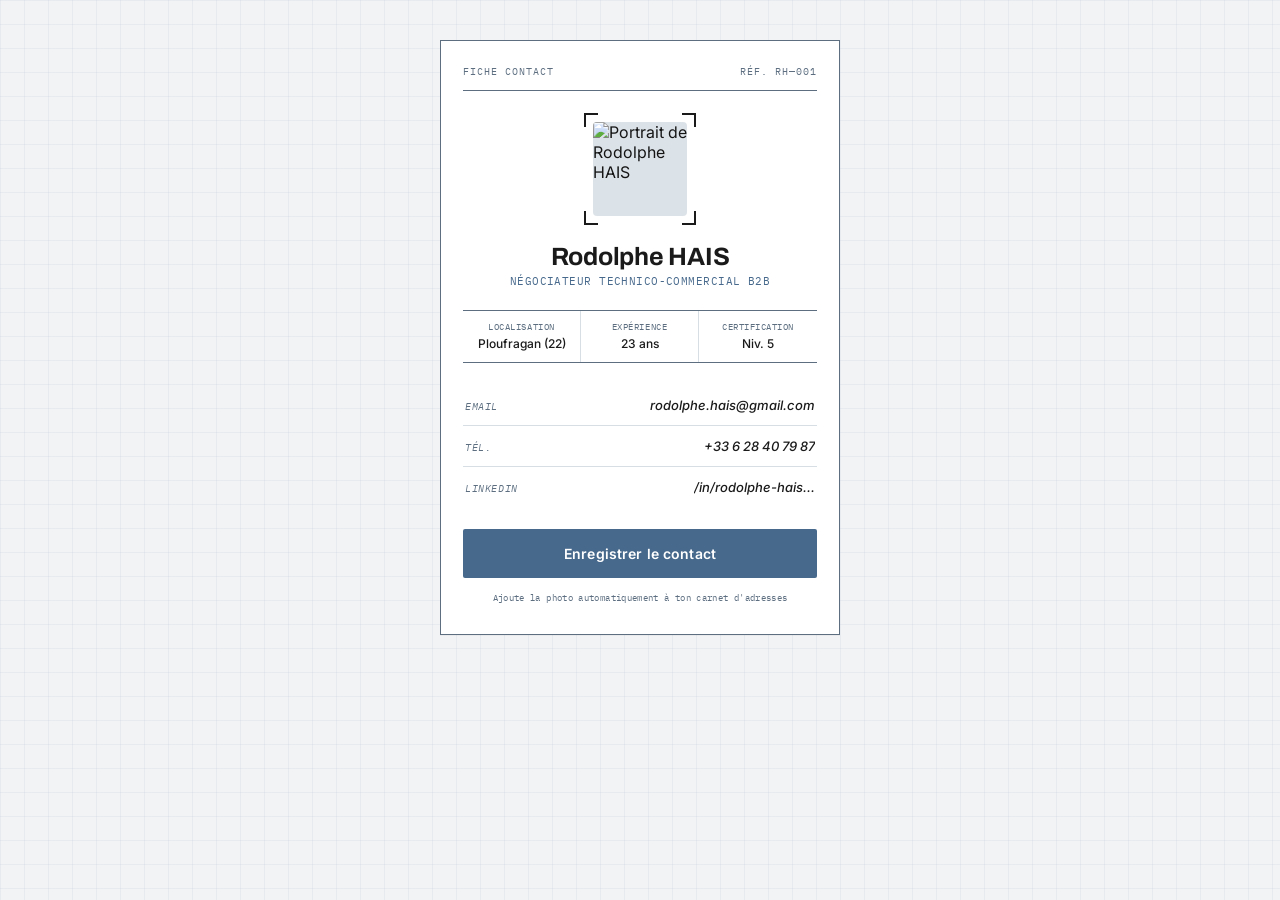
==== commit 67766ee5: "Improve accessibility, vCard generation, print styles, and UX for carte-contact.html" ====
--- a/carte-contact.html
+++ b/carte-contact.html
@@ -78,6 +78,7 @@
     display:block;
     filter:grayscale(12%) contrast(1.05);
     background:var(--line);
+    border-radius:4px;
   }
   .corner{position:absolute;width:14px;height:14px;border-color:var(--accent-blue);}
   .corner.tl{top:0;left:0;border-top:2px solid;border-left:2px solid;}
@@ -181,7 +182,7 @@
   }
   .save-btn:active{transform:scale(0.98);background:var(--accent-blue-press);}
   .save-btn:disabled{opacity:.65;cursor:default;transform:none;}
-  .save-btn:focus-visible{outline:2px solid var(--accent-blue);outline-offset:2px;}
+  .save-btn:focus-visible{outline:3px solid #EAF3FF;outline-offset:2px;}
 
   .foot-note{
     font-family:'IBM Plex Mono',monospace;
@@ -192,20 +193,31 @@
     margin-top:14px;
   }
 
+  a:focus-visible{outline:2px dashed var(--accent-blue);outline-offset:3px;}
+
   @media (prefers-reduced-motion:reduce){
     .save-btn{transition:none;}
+  }
+
+  /* Print styles to produce a compact card for paper */
+  @media print {
+    body { background: #fff; padding: 0; }
+    .card { box-shadow: none; border: none; max-width: 90mm; margin: 10mm auto; }
+    body { background-image: none; }
+    .save-btn, .doc-header { display: none; }
   }
 </style>
 </head>
 <body>
-<main class="card">
+<main class="card" role="article" aria-label="Fiche contact de Rodolphe HAIS">
   <div class="doc-header">
     <span>Fiche contact</span>
     <span>Réf. RH—001</span>
   </div>
 
-  <div class="photo-frame">
-    <img src="[data-uri]" alt="Photo de Rodolphe HAIS">
+  <div class="photo-frame" aria-hidden="false">
+    <!-- Use a single source for the photo data URI in the script below -->
+    <img id="portrait" src="[data-uri][...]" alt="Portrait de Rodolphe HAIS" width="112" height="112" loading="lazy">
     <span class="corner tl"></span>
     <span class="corner tr"></span>
     <span class="corner bl"></span>
@@ -230,7 +242,7 @@
     </div>
   </div>
 
-  <div class="contact-list">
+  <address class="contact-list" aria-label="Coordonnées">
     <a class="contact-row" href="mailto:rodolphe.hais@gmail.com">
       <span class="clabel">Email</span>
       <span class="cvalue">rodolphe.hais@gmail.com</span>
@@ -239,70 +251,110 @@
       <span class="clabel">Tél.</span>
       <span class="cvalue">+33 6 28 40 79 87</span>
     </a>
-    <a class="contact-row" href="https://www.linkedin.com/in/rodolphe-hais-technico-commercial" target="_blank" rel="noopener">
+    <a class="contact-row" href="https://www.linkedin.com/in/rodolphe-hais-technico-commercial" target="_blank" rel="noopener noreferrer">
       <span class="clabel">LinkedIn</span>
       <span class="cvalue">/in/rodolphe-hais...</span>
     </a>
-  </div>
-
-  <button id="save-btn" class="save-btn" type="button">Enregistrer le contact</button>
-  <p class="foot-note">Ajoute la photo automatiquement à ton carnet d'adresses</p>
+  </address>
+
+  <button id="save-btn" class="save-btn" type="button" aria-live="polite" aria-label="Télécharger la fiche contact">Enregistrer le contact</button>
+  <p id="status" class="foot-note" aria-live="polite">Ajoute la photo automatiquement à ton carnet d'adresses</p>
 </main>
 
+<!-- Structured data for discoverability -->
+<script type="application/ld+json">
+{
+  "@context": "https://schema.org",
+  "@type": "Person",
+  "name": "Rodolphe HAIS",
+  "jobTitle": "Négociateur Technico-Commercial B2B",
+  "address": {
+    "@type": "PostalAddress",
+    "addressLocality": "Ploufragan",
+    "addressCountry": "France"
+  },
+  "telephone": "+33 6 28 40 79 87",
+  "email": "mailto:rodolphe.hais@gmail.com",
+  "sameAs": ["https://www.linkedin.com/in/rodolphe-hais-technico-commercial"]
+}
+</script>
+
 <script>
-  // Photo integree directement en base64 : plus besoin de la telecharger,
-  // donc aucune dependance reseau/CORS pour l'affichage ou le vCard.
-  const PHOTO_BASE64 = "/9j/4AAQSkZJRgABAQAAAQABAAD/2wBDAAUDBAQEAwUEBAQFBQUGBwwIBwcHBw8LCwkMEQ8SEhEPERETFhwXExQaFRERGCEYGh0dHx8fExciJCIeJBweHx7/2wBDAQUFBQcGBw4ICA4eFBEUHh4eHh4eHh4eHh4eHh4eHh4eHh4eHh4eHh4eHh4eHh4eHh4eHh4eHh4eHh4eHh4eHh7/wAARCAHgAeADASIAAhEBAxEB/8QAHQAAAQUBAQEBAAAAAAAAAAAAAAECAwQFBgcICf/EAEEQAAEEAQMCBQIDBgQFAwQDAAEAAgMRBAUSITFBBhMiUWEHcTKBkQgUI0KhsRVSwdEzYnLh8CRD8RYlc5KCosL/xAAaAQEAAwEBAQAAAAAAAAAAAAAAAQIDBAUG/8QAJxEBAQACAgMAAQQDAQEBAAAAAAECEQMSBCExQRMiMlEFFGFxI0L/2gAMAwEAAhEDEQA/[base64]/km3RPKB9pCSmFyjdkRNfsdIwOq6Lhf6KEpr5RfZZDPEmhPyHY41nA8xv4m+cBX59FQyPHHhmAuL9XhIaatoJB+3umzbprRa5T/688N+UJRmPcDyAIzazovqd4dfK5rnTtA6EtBtRuDvQfZLa4wfUHQfJbIJpHAupwDLLR7lbGjeItJ1cf/[base64]/LfQFRbodYXdeei5XX/Hvh/S55cQZcWRlRstzWyNDW/dxP9BZXkviT6tz+I8KXBxIf8MxXOqR5lt1XVEj9VwPibDxseAY/+Jtle9wkefKcCT1Db6BZ3k18XmFr03XvrPqTc+TH0mDCmhj4Mux3rH+YAngBcBk6/qupapLO/IkBcSCd5Fk9gfYLncFr5caR0EO0Bhe9x7cimqxoc02VcuRFtxYWEPeTTQb5APus7mvMI0o9U2VjOnhlLD+JnJHwqk2qTZLo5gdsMbjto/jI6mvYLUytMwcOADIgxWiRu+JkeY0uff4R0FErnc+JmKWZ8zHBjom/wXVtj7Vx2/uo2t1jQZqWXNLKN7tu0gV7dlXhz4zjS75yBEf5ObPssrJy5XYrnF5ddNY0cbSfj7K7omlNlwZ2vyY42iMuc4mtoHe/cps6tjTdReQCJi5u3cLPPHVa2n+JHQZLcppMUkThRjPIb9lzTsiDDw9PjjDXQuxXSMlI9T3F5B/t0VLS8XUJ5nZGLBPJDyTKGkgfdTMkXF7dF9SNXdHHknKhjjbQ2gWZCOv/AMr0TwT4wxdfAx5A2HLLdwYDw4fC+csRhyMRkTYTG8SUdp5aSLBr26rZ07LzNAyMbMpsrYhvcQ62jqACQeQVeZq3D+n0617L272bh1Fi08OXgGi+KNTytSkz8eZomcaLaoc9OPYAL0DSvqHjiMx6tjvjnaRZiG5rge/[base64]/q14zlm1fOhxNSkijjeIIfKG7e2vVR/lJPfuq26TJb8bes/UvLEE8GBr2MzKiijLY5cIebM93UN7AN9yvF/EGoGbKL3zPmnmm3zvfwSb7D2vum40j9U1DFZEfLyW2wWfxA+5+FHk4bW5U2MyQM2OI3bQXX3o/fsufLLddGOEkV8STHm12LGlZI5spMhcw8bgLojvdKfLkbI7zzE5+Q9oc0k8NJ4sj3WZhwPxvEYbMd8Ys3yN4I4+3spMfIyMqaXJyelEuDeKF9vsq1eR0uIXS6fMYhHbNnm02y4XymTY5ycPTsDBax2K+Z8mZG38TnAjaP+n5/[base64]/snQadNKRJkxyNE2M3ZEePV/4O69c+pvhIa54fnydNcwvfO2drGi9peOW/bdX6rjDG6bOwtTkje6KSEY2ZAeNkrOC2j09wVO0a9s7VsWSTw5p+K2Itkij8xu0eojdz/VRQ6c6XLhwosiVj9jTG1riO3qAF+4XcajpeKRiZjpXSw/8ADbMKtoPZ35qidBmi1FzJ2hk0LvMx8hoO6xVO+xRPVQ0LHdqEOfhai6Rn7xE6B83QBzTbXD2TNNjm/wABxtJnDnOhLopCOjSHH+/C6XSNMyszTNQx5HeXqbY3uax17Zhd1z3AFX7FazcXDnysSeNsTYWuiZP3qxdn35U7RcXN6BFHHDWPGMg793mb3NLa4rhb8bYHYv7xFlsdIWUIyTvrubqiFHouPFg5T4caWJ7Wxn1D1W4uJ6fZSa/GzTtcx8QsY2RjN7gwU0tIH6c2pRZ6dH4Y8V5mmYkTfLEmIBUcXvZvj5Xb+GfGGl63kOxYd8GSwWY5OL+y8q0kumx7iYXRQv8ANiIaafR6fosvDjrxD+8Y75xLJJuY4GtpJ9lrhmyz4/6fSLHFSgrL8PZhz9IxcokOdJGC4jueh/stEOWzFM1BCQdkthEEQg9UIBOTU4IEKan9k0oQiEJECpwTQnAokqQpUIg1CWkUgEichA1CEIBCEUgEIQgEIQgEIQgEIQgEIShAqR3RKmk8oEQUJCeLRJCSFFJI0AkkANFknslee9rz76n+IZcKB+mYrwZchm19itrT7H3Ki3RHOfVfxm7IyJNM02QOxoB65GO/G+v7BePyPZqGIYfMEOWHWL6S9f6rV1edkDxEXExPADyOx7/ksXUMRkWRT7bBOP4UgPAd1HK5sstunDHR2i4TcTVWTZGTHFtb+E3YJHDh7q4dDbOx8sU0eYxxLnmJ24/9W005QR4M2XjtbksPmsoMlDbK39B0HIc9pkDXt632v3+FjlnI6ePiuTm8jSXNy2OsyAtFtPcdnAq7i6XFFlRzMisSP9QcPT8h3t72u9j0VmTEGTRAyNJIl7//AD891cwvDpLHTRjdcRZR4u/+yxvNHXh4lscbJLiRlkWFiPbpMZBZtO6SF46v+ee3srA0uaRkuM+QzxEifGyGg7oj1Ad7ss8EfYrp4fDMmNKJIYy9jvTJER2/87rc03w+YYWxwxPBjNxEjlgPY/8AKp/XiL4mW3KeGc/Un6XNhZWKPMx2g4hBtrZG+ptHuDyPzpbrMY5RGqYzxHiaizdAJBXkTj8UTu1XdX2K6XD8PyCUPZjeU+7ND0lamJpsMXn48+K4RS06WM3tef8AO09nBR+tD/Uy08i8aZ+rYuIzJ05kkQ/4c8ANhjmmwbVdmO3xIY5cQtxGapEBISKEOW38LvjdVH7r1bWvDUEbHOax80MrfU4D8XtfysXB8I48THwxsOyYBza4DHDo5TeaIniZV57oc79PyMjSvEmHIy5vLnjrkH/MPn5XYahgTY+HJNFtm9NYczXfiYetg/2XZN8MQ5mO2TMh8zJLQxzyOXAdCpofDn/onYr43FtF7SRwxw+Pnoo/XjSeHbHnAxc2KDSsyNhDi3bK0igXNcQCPbg8+61tQ0dj8M6ppkLm74xHJAT/AMNzTwfsSaXbano4j0iFhicTEBQ+/BV6DQ2OwoY2MrcKeO7rUf7EP9G7eN+G8HIEvlNZeS1wa6buTfJr2AKg8WQ5ep5+ZNAXSOlje22f5B0pewZHh8QurHhDZCac8cenvX5KrnaEYnl2NiiIPB3Nb/KBwo/[base64]/wBSNWGmeHJhuAM4LN19B3K8d0TMdmS5MsTw8xRO3N3Vu9uOxKx5L+F+Oe3NSaZk5U0z5G+SHOLmOd/MfstTw9pmbGw4+RhiTEfw8Fu5te4B9lvabgYmoyulmaYpK9L47bfwWnv9l2OjaXB5UbS7eR+GnUf+65OTPUd/Bx9q5vQ/CDGP3eUGtBtoa41+S249I8qVkbG0y/[base64]/iae32SYukY75LAot7EdFtNiNmwljiayUEN57m1MjO1WGnRihV0P1TpcQUGsjO0nmvdaTWG6PTsnlhAAoEq/VXvpkv0xr2fxAD/olbp0YeJGmnAbWj2Wq6mguPFFN2B1FzGh3b7KNHesuXTYXCrvaqsmnNJYS4UOOVtuDw6iwbfcKCVrHNB7dCq2L451g52nhw9IbXce6y87RWZMbozG0McKPuuuLN23ivhVHwfxXAnqbCmek5Xf14r4o8LHDyf3mEAgGyNvJA+ey5/UcPD1HDecZk0eVH6nM3XfHv2XvGp6U3IxpIwwkOBu15xrXhqXDmM0DGOcQT5Ydtc77e5XXw8l3qvN8zgn8oi+keoxBjtPy8CCCeIDy5QKe/3B916aOy8IgdMzxLjy43/p5Xv2hzzsLT/wCd17dgOlOFCZ3B0uwbiDdmuq9TC7jw85qrKEc8oV1AhCEAhCEAhCECIQhEhCEIC0IQgEI/JKoAhCFKAhCRAqEIQCEBCAQhCAQhCARfCEhQKUiEIkjjwonHjhPcVC8+k0g80+tOoYYigwchrvMLHOaAffgml5pI1+nyY/7lC5zHM2FzOQ9vs7+67H62SCLVI52gSEQigQCCLNgrgRLm5WOHRVA5hosjBbvBXNy/W/FHW6FNOI/LEm+cPsCQct+3uvQ9EdL5YbJHG4nqQyl554f8yCKP94ip1cW/v9h0XoGk5Re1jSWiv8t8fmvP5snseNhpsyNFUQ1vHS1QDQ198Ue60oQ6S/[base64]/3+V3/ANO8yXK0KIb97WcWeo/5T7UsDxVG6MymWLdf5Kf6SytazMha4lpcHNvqO3K9jhy3HzvkYayehBKmt57py6HMEIQgEIQgEvZIlHRA1CEIsEIQiAhCEAhCESVCEIqO/RCEIBCEIBCEIBCEIBCEIBIlSIQdklJUFQlG4UoZB7dVNIVXmJMbtrtprgkdFI8E+p887dczmZMbPMjmqJzyaA6gkdwsTS5xPjOEYJyiOHurkg3f5DomePhkT69kSOkOZkRzODpOT+nwszR5QJmZQEgjL6px5J/1C4+Wuvinp2WlyxxsuSSQG660F2uiSNIYWOu+u7lcdp+PC9zchoMjXCyTR2fH3W/pcjBI1o3UOm3uvP5XsePXdYriSBF6bNH4WhMymBoBJ62svTXhsDHVRC6CJrn4+9/foO653fKmwox+4tjA5PLlKyLY8HseEuP6QGjoPdWWxbtru5N1alWX2Vg2Mscmlcx3Frd7vbnhNG0DbXQKXa40BQA+FGk9osx/8MEOFqWFzhQJCii2loHUKZm0G64HKtGeSZm7jkEdFLTiT6W191E0i/6qywgsWmLny9Ejc+qawEj5UrXOJ5Z/VRNdXZWGD0q+LPL0GvJNbClLqFUQgEdRfCQvG4q1ZkPqo2FG9vX3UwI9hXZRyNbv3AUT8qtWxqF7Rbd3BKr5MDXEEEgg2rdOJs8hI82Ogq1ncdtZlZWdO3a7g9Rx7LI1DedwDdhHUnut7IYdh4Fhc/rDa3AvHuOFWytsbuPO/GcE2RjSthDvOHLeO/elgfS3JkGtyxyud5ha5rw4UeF1/iZjnwbmSckggjsR/Zcp4Whkb4zY/bt3WXAdj3ter419PE8zHWVeos908dExnRSBdjzyISpEAgBCVAnZL2SpOgQNQhCJoQhCICEIRIQUIPCBUIQiAhCEAhCEAhCEAhCEAhBQgEFCQoBISEqaeVESY5ZmvPazSMpxlMW2Jx3e3C0ndFg+NJJ4/DGouxoWySiB1Nd0KUfMXiOaSTW3SQ5rnAup4aeL+fstTRMGN+Z52RliSGNofVcNBPHCwc95Zqz4nkNjkIdK0jv7WtnC1GDazGkBjO/dTGg2QDW7uVxZuzjjsv3zEaBj4se+G/UehD/YrT0yYl+0QvAHIogX91z+i7yz+KwG+BZ5cF0+nxsMYPI9/hcXJ7r1+HHU26/TnVAwniqsXwuo053mRijddfhcdpBEzPLPQdF0+jyCBhvk30K567Z8bkTKN31P6q7Aziy6q+FSxpfM5FnjlXonNbyOEil2le4WOnyEvmgOLSa9lAyRzpjzYPwnh1m65HwlEzJBVh1kqaBzeenXlVCwULaOfhOhbGHdx9iq7aaljQi6kV1+VfY5oj/m6dlUxoyOQf1VgtOw+na73C1xyscvJq04SD/I4qSKcbSNrrHyoI7DeeqSz7K/aqXCVYM4P8p/VNEnU7VFG1/vQTtvYOCi5Wo6yHh1gj1NT2FpFE8qGwB+IFPjPuQfdRKWJW0SQo/L2vcXOJB6D2TxSV1UrqfFbJb/AAybXO6yWeRTupvsuilcRbTyOxWJqDGOLwW/ZUrbB5R4r1NsH/pgQwl3Ujpfv7qLwLjvOsse5xcWxF273C0fHuMI2mUw7QCCTW5L4DmxsqXdEynRRlrT8X3XoeLdx5Xm46ydixPTGdU8rveaEIQgEqEdkCIPRCD0QIhCESEJEqGwhCENhCEKAqEIUoCPyQhAIQhAIQhAIQhAIQhAJEqRQkhNJu4JzuiYVIa4ghYnipmVP4f1CPFLQ/yXUTzYAshVPqDmZ2JpkbcDKjxZJX7fMeaN+w+VwDfF3iDQMLIi1Fx1WCQFpL209gIomx1+yyy5cZetdHH42eePePEtQldmZrz5QducQdh4JHS1NpLsmTVGRAOYB37UOvKzC9kmtyfupO3edu7hdHpRJyB5m5z2VHwev/[base64]/[base64]/x3WPqLX/ic0X2pXBKCwlrv0XiE3jjJws90OfjZRAF+lnP9OoXXaJ43xJ8XzJHgMDg2wbNnsQq70m4y/HdPcHku3V8FZ2aPxert7cqDF1OKckwOB3C6tLLLvcOOCOVbeyTVcX4/nhh0mRz4x7Fx46rn/phGwPy52lps7QB/KFp/VlwZ4clBNlxA63Sy/[base64]/wCNyl4rHi/jHRMnTtXdNiR7RIaAHJCk0afK/eYMOXG8xrPU57X0dx637r0nXNPZk4juQZB79vZcVp2cyXXdj4WExBwYAKBPcrPHPtEeRx9c9x6VoxrEja7glo4+FqNoOuuKWVpLw+JrhdULBC0m3Zc31Ajgey58vrr45+1MZ3R2xvQtRA6SQ2C11GqB6pcPFkMzXuYS13FKfUNP/dZNsMu1snqDeptV3Kvdr2kCHyzGY4mvBvaDyQtHHw4cqRzZGysDenqof9lyOZrMGj47psvIija3q5/JCw8n6lZeQG42hYUmXK40172lrTz+pUyb+KX1Pb1JuFkwxugGbJ5YPtbq+CsTWtJa+AxSsORBV+t3JK8yy/E/jnOx8qbJzo9NxMR7hM6OOtoHXnlX9G0XXNU8K4/i7TPF2XnYD5vLkp/LaNEbT0IW08bOzbkvl8WN01MsYmmytka/y5ANrWCam19u6dg+JsbAeZfSxrjyWusFT+KfC+t6G2KXVYYdUwJDYyWxU9gPNuA/uuJ13w9itD8vTHkwEetgcTtPvXZc+WOrqu/j/dj2x+PUPD/iKHLyXzGUuhPRvWr44XaaFmSPyajJDarkc12Xzb4K1DL0vV2Y8jneU91cr3zwnuyZY5WFpFci6K5eTG410cd3HpOnOrc9wdbhyB0tZuv4pMzZWhpaeHg8/mtDBbK2I2zr0pyp+Jcr9w0qbJe3lo4aObKtbvFjP5+nA6pn4+k5Ek087IQRtrdyG32XnviLx3orXyxfvzBLI7dvdKdzj8/HsOiq65FqOsao9oY+WeYl3PRg9/gBYmk/TiXU9Vc17mSTyHuLDR7q3Fq+m/NxXHHtV7G8R/vr2NbmsyA0na0zEBoXT6NgZOWOcxkbTyGsfYH5nlcFqfg7G0+fNkmnZHi4Z2S5UxNXfUAcBbOd4J8ReHsfA1rT9Yjm0zMcwMnifvYA78Jq12/6mVm3kXzeOZdXqUGj5OTjMjmmgMQqmNZud/8Asr2P4Y03yyJYttPDuDyXe5XnOVqvivw1kNx9b/g7j/CyQCYJPgnq1dB4b+oDczM/w3UYJcTMIttOBZIPdp7/AGWGWNw9V3YY9pvF3Y/dsOJjWR/w4hw0jn8lp4OSzIY2SKyHNscdFkskjyYuvprsOVdwceGLE2wtLWk2T3KiVW7cZ9XXtGkR7mNLnzNAvkJn040ts2jSS48pj8yYlzr4ACi+ssscWn4ry6iZgKd0P/dbvgXbD4Uw4o27d4L33/MSu/iu8ZHncvrO5f03fS0BoJNCrKWxSjvlKCvQk1Hk5XtdngpQbTbQrIOQSmoQ0UnlIhKoCIQhAIQkUoKhCESEIQgUIQOiEQEIQgEIQgEIQgEBCcOyAACa4fKkKjPVQmwhTHBP690jhfFqYhEUx32UwbygMvqpFd5Aab6UbteW5UYgx8uY/wDuzU3jsP8A5Xq0zBsIo2QvIvF2W3Ff5Q48txaf1Xn+bPj2P8V9sYmTqGLgSESZIL5vQWn5WDh6RHjeI2Zb2tEUxIZfNkqn4sh/fmNe0+sGwQuy8Cwtz8fHny2fx2sO0u9+64uPeL0vKwmU238KNscQaBdizx0U0MZkNMo/B4SSNcJHbQ1reACrOC0vl7gDoVlmnije0jEa/F8sudG7rTxQB+CpnRQtikY+A+Z0L2uu/wA1r6PG12K0bieOilfiM3HfECD8LnmV23mM/Lybxd4XZqUbyGNB3ihd3z3U3g/w1kaTI95xWE9G8WKXo+Zonnt3BzYxfSuSfhSYT5MBvlahjh8d0HN/EB8rTHOxFxx/pxTPCss8+f5cmO7Ez7M+LMyhZHNHop9A8DT4Gnw4MEuJi6QyUOkxYHE9+evv3K7CSXSJHX5tf0TmZ+l47bhG4/5QbtdU8vKTTky/x3Fld6XvFORk5mluxY4sUQlvl0bNCl47neCdWwc85mn5jWMLjvifZYR7L02bOyJ2ny4xE356rG1Y5DoXMik3l12Xdlhnyd/ddfFh+jNYvLtU0qNuqMLG25jtzrd0+y9N+nL3l7bHB/ouQ1PEEbi/ndXLvdeg/T3GjOmMc11yV7rHK7bYY6ltenYRYcccjosXxKPPh8ottoIJC0tPBZEA4ggDpXdVMxzXylpb+RV8p+1y4zWdrlc/Rckwv/w7EieXt2OLnAO2/ev6Ln9G0qbQc10wEQN2dxJIXocJfBuZxXa1h6vHKXPd5bXkc7bTDHrNx0fq9/25OE1jw7mag/[base64]/[base64]/C0w1Gb91yH7gHcH4XqGgtjj1CGJgDY9jgAB2pcp4mwMHw1ksyoMXy42v9bgP1XV+Fnx5GfFO1xdG6MlpHHBC8/8A8ezy3tK0pNvluPJJfx7AKXTZPUKtxB6KGVw2yBrujjwpdMIjl3DgELLNTirudIfW1rBRIqvZdAxke8NBEkx630auZ0aXZE0btzndwOi6TEeI4wOg/qVz/l0ZTaxHixiS4yCf55D1/L2RIzHO5hjBAPJ91WfkEkm6rsDwnQu8yzX35U3L+kTBXlw8MOJ/dWOb246KKTHx2cRwNA9g2leMe+g0cHkpRA7aNrbKS2tJJPyx3473WS1rW/1WVqzGRROaA265XWTxlreG9uVxHiKcCV4IIHQ2llXxkcpq/O72XUfS+bgtLqHZctI9mQ8tuha7nwfgtgibIw33A6KZG2P8bt6NjOb+6UauuqyZdzsh271DsVYikLYOD+Xsod38YHqCtc/cceOGraljbvbtcBddSFHPjCRw8yMX06KxGLJroArTQA0WOSq43SmbL/w6JzgXQto8HhWI9Jw+v7vGCP8AlpaEbh0ItSlwcQ2uVrbjWN5MvisyBjWANFexHZTCO+CBuHx1+VLGz0nj8k8Mttc8dFVnckPl0y6sf1VbLLRFRNmleLqNO6lZ2oOO1w/0VbNLYbtcjqAf++sDX1UnPyFqZsbP8MjcKLmu/usnUCfObzXr5paUp26RGDw55sA9aXV48/[base64]/oo8JzvN2Waqhz3T2+iSU7dznO9VA2qsG5mY/eaBdwOwVc56RxXWTutCJjY3u2gOVs/vvr2EOJq93b7LlcGYhjadbW9PklaH70Gv4dbgPyXP126+zWjm3SO/wAv37rRw3EckUPlYOFOHTCwQDzx0W1iPDhuZbj2B4VdNMb6aoI2gsaS4/krUDHBvrIA7BQY1saLAP2Ts/LEMBrt3Uz17Uy3bqKer5ccLXAPHA5+68u8VZUmVlGNhpvdwV3xhrz2z/jAt20G1hyZcTmEOcL/[base64]/25I78Kly22xmmQyOPJ1vGhcTtdKLrsr+tMDM58LXEtYeLNrMa8xavjzVyHdbVjIkdJM55N2bXo+Fjv287z+SydTKKEeyF6LxzmpwTWjunqQIQEKAISo/JAnZCChSihCEIBCEIkAIS8oUBEAWhAUoLSSkthJdlE0AJUIRAQhIUC2hJx7JbQ0EISIBCEIkIQhAJEqQ9UHJeNtElnd+/YkbpDVSsHX7hctolMOQTHuBaLNey9VNg9VyHizGxsLLMuMxrHTt3SNBoE9LpcXkcU12j0/E8i6/TrAeSd7vMobLVBjyZGycjd1PW1PM5phc5xrsbUWK2MvYxgFdAQbXBlXo4T218bJJj8uKzZ6kdFYGQ7eHSFwddBo7qvPF5TWkDZ0bRUUkn8Tc07gDVjssK226nSXb6cHOFHoVv4DnNk28uHUfC5fSHu3gl4Df6Lp8Rx2gtP3PuqWujH41/NLINxI+xWBrGcZgY2E/qn5uadhjjJLliTTgOe4gXXW1G+3ppLMXJ+MsRuRAQ22vHII9/dcFr8Ws5WG5mPkuxJ2dZBzfyF6Tqz2ySFgBPF0VzGsYT2Oc2nbXfHC2wkTlyant5XjeKvE+kZwxNciGfiXRlZHTwPcEcFfQX0v8UYs+lQnzvMjI/hn/zuvL8/SfOfZidMG/y+4Wv4eiOJCW4UbI2j1loFbT8hacmr8c+GfX0+gItbjY0bZKFdL6Li/Gf1KwNHyW4+HBJqOc4iseHkj7noFjeHsyKVrjmvMsg6Brqpb2j4mBE9hdp0Be5+4u2ix+az1v61wuPb2zfDf1M1HO1IY+raNJgOHXzXgmvil6xpExlwo3uYRuFix0XMT6fpORNDlT4TDLEdzfTZXQYuWwRtd/7ZHBVcZZ9X8m8dxkwjQEhbIWnofdWGPA/Cqco8xocy07Hc/d6x9laXThyksSyvJabCpyOIa8EEm1ZceXEkdVQy3ljC7zCO5KrSfCtIc31dRwa7qplhwH+UVwPdSQAPZbTtJ5Uec5woEix146qqYwn7hnMuj8V0U5UT/VmMcDyb+6lP3XseDNYPG/yP85DU5JXKcKtdrzzm9E5Nb0TkVCEIRIQhCJBQhCI0EIQgEIQgEISIBL+SRKiCISpEChFoQECoKCEIEQhCJCEIoqEhCVClBEIQgCEh6pUiAd0+VzHjKMOlhfsBd5ZFk/K6Uj3XP+MmgQQSbe5BPsFjzzeFdHjXXJHHugJjJHAr7qoHOjnBpoaG2B8q7LI18R4JLnf5vzUEDY3Bz3cg2CG8ryM3u4e61QTI1m42Npdz/dVY2tbI8tf6d3Pp7qVhDMaItHmH3rsl3FkDntaQ6Q7jzws9bi99Vsaaw+WAxoNuvaeSV0MEox47kjBPYX3WX4bh3iLaLAFE0r+tuP8AiceOAdkbNznEcX2XNk6Mb6SRYgfufIBukJ3C+ix9UaI43tJaA47aHC0H5Zx4ZHyva4gGjt7Lgc3xHDNkujlcHncQ49O/C3w1Ip297bDAxz9zXNPYX1CfLg753NdRscA9AeyysXOaQ07WtcT+MdaXRYORC/ZFJIDtO4/fsFfelrcsvUUW6BA+Rshqj146KnrXhSKUbDOIY3Ct0TqJ+Cuv0rEYZCWPHPWz05WhLpUcJMkgbK0/hLuQ0DupntTLtj+HH6BocGOG+Xjmy1o3Hkn5XY6fpxHoe4ku53beGlVMaJ0eQ3yY7hYSNwFgfb4W02UMl3yMG8CztdQ/[base64]/wDIX/[base64]/9I4XtG0UCO6w3+G+vy1Pp/kjJ2B/peP5Qul13Cd+/SSN3Dc0UuF8EZIiymvDqANEdivU2ZEU8If6SQ3keyxuO1+2vjznxDo2bqGBIzHy5MV5HBb0v+y8hzfAfiLCmflY2rGZ9k7Z23f5hfQuUP4zidu2+AFiazj+bE90cYsjpSYcnVpMJXhMJ8ZQziN7cRu3i7K08V3jiR7fLkwueOp/2XV6iw4ry4x8t68dArunSwzPY4bGih07Lpmcs+N+OYT7VHR4vqFjxfvDYIcpo6tZM2/sAVu43jbVIIHY+t+GdR9A/E2IkX+XC0cfWIMYsjfB6Lrd7rUxdd0yVnpdu4p1P6KZcXRbhlPftyUf1Gzongx6Hlba/mid/spm/Utjog3K0fMa53UCJ1ffou7xdQ0SmeY8N6Dk9OFfDNJyGfwJD168dVPXH8Vnly8U9XFweD9RdHmYA+d+KBwQ9tD+ykPjrQWwPe3KhDwe7qv5XYZWjaXINk0EcgdzTmD/AGVSDwZ4WL/Ndo2GXHoXRg2s8pPxXPn+lfccppP1K06XKkhdKx0II27XWX//AAu6wdRiyWeZE8EP5/8AAuX176X+E9Ry/wB6GntxZgfS+A7Cf0Wt4Y0X/[base64]/Yp0pAaV5R4i+qBzfHWm+BvB5bkZ2TlNjys2tzIGA2/[base64]/a2H9V1upBwka8EAOsFvus4/xQ4+rgdCtAiNwpwFDpyqE7Gty3Pa7m9oA9li6cfjFzMNmWH74uAK6dFzEmmP0/[base64]/gemzBubmsPnOafVFH8exP9lwH7IOinP8dal4gyGbv3KDyonEfzv6n9B/Vea/UbWc3W9fn1LLk3SzuLz/AMo7AfAC9z/ZFcyHw1qDgPW7Kt36cLXkx646Uwu69T+omnjJ00v2l209R2XjmaDFO5nSvwk8L6B1hjcnCkYOdzaXhWtNMWpzQyEBzXEBrh37fqvJ8nDVet4me8dKUUri22OojuTS3dEy7DWPe4m/5h2XOvZuArg9arpyrEcjmPbI2Si3p7Lkyx3Hdhn79urz8cvxhJW4dSQf6pdK1B0GUwOcK6Nrt36rPg1eM47G7wwu/[base64]/CmTTS5ajSj3PIIoAc9OVNJI6McmwSsnD1G3O3Fo5rqtGCeN7XcB3wFrPbDKpJWMke1xBBA557JA2N0e0dv6JH+mQnloaOeVNC+Og1or8lSxX5ENNZEaPVZ2S/bJVU0d+5VnUpBG4dGg8D3XN5s4JffAb1duPKysJVnJm8xwG0EVuBvnhROnAjPqdtu1mS5TDI1xumfh5rn5WY7Ok1BzcPHYTJJ1bzxz1J9lfj47ldRXLOYzdW5XTZ+Y3HxyCBfmO7Nb7rehiZDC2KNtNaKCg0/Ejw4PLbTnH8bx/MVbHRe54/D+nj/wBeF5Xkfq5evhpbaQilIQmn7Lochu1FJeyWuOVIaneySgnAoBCEFAIR1SWgVCB0QgEIQiAkQlQIlQhAlJUWi0SEAfKEqFH5oQj80QEIQgEIRaBPzQhISiQapMKVxTeNqBeOia74RfCYXFA2eRkcTpJXhrGguc5xoADuV80fWH6g/wD1Lqp0/AfWmYjiGg8ea7/Of9F1X1/+osMeNN4Y0iayfTlztdx/+Mf6r56dkPdfNc/quvh49Tdc/Jnv0i1qUySBw28L1z9lrXv3bVczSXuAbM0PaPkLxvNp0l3Vdlo+AtXm0DxXh6hG6mskAf8AIKty47OO6fduFIJIy09Vwn1K8Nh//wB0hb+EfxQO49/yXWeHMqHM0+DMheHRysDgR8rXy4o54HRuDXAiqK8/l45nNOzh5LhluPnJ05ieY3ltg+k+49k/zA4l3p3EV14Wn9QdDl0rUpAxjjDKbjJ7fC5jCyHtmEeS1xbfD6/uvJsuF1XtTWePbFficXE36HX0P9wleJHSAOcDR4Pwgs2PotBF316KeNrJIy2wa7FT9Z2I4HyxyN3yNcwH012+OFsYGpjGdy5tgcAdVjSBzT5TY2tbfBBT4/LY7e9riR3HKi8cqcc+r0DTdXE2IfNewFgNhvb2C09Nzo2FrnSv3AdLtec6VK4yuLHGRjgQ9pFOB7cLcx8uSKRmx4kcKJG6ia7f9lneKunDnj1LDynTwxvfTDdEg9B/or+RkAQFzaFdeeV55i6sXEnfwR6gHD9PyWrLq8YxrfIHt443dPuq9KveSVuYmePNDqDQTXK28DKjiD3Ms0736rzzH1NnnyEP9IP4f9QrsGrFwErhUbXXV3ZUTGwmc/t38mojbua2wTRJCiGoAP3bxtb7H+q5CDXIHinFzWkkEE0Cq+brBc0txy52zsRf2v4Udbad8ZGzr+uRCYs8wcjgk9ft8rktS13zscxQuduHO7cfSfdU8127JbJM9z3jkA/hBPwFDBjvyMtzY2kuvkjgLWceM+sP1Lfizp79S1HUWY0coLnDlx/C0dzXv8LvNI03G0zHMcAJkfzJI78Tz/52U/0u0PFy4dQLqbKxgbCO+7uT/[base64]/lH/ADH+i5Dx59adb1Iuw9DYdKxHv2eaOZyPe+jfyXk2q5M+RM575Huc4klxNknuV08fDZd1hnyy+oqapmvmmfbySSTZ5KpOO5tgXRUrogHFxs/dMc2mdHXX5LqYoJBZ6cHujaGgEWnljia56J7RzXKjS230t+zj4rbnaB/hGRKDPjcDnqvaIpC9oXxL9Ntek8M+LMbMMhGO8iOXnoL6/qvs/RMlmdgQZURBbI0OXHnj1roxy3DfEfh/H1rAfjysskcGuQfcLxfxB4byNKmlxJw4EdHdnD3C+hsZwsWs3xh4cw9e0wxvAZMOY5QOWOXDzcMznp3eN5N477+PnB+RLgBsecA7GP4ZRyW/B+E8/jL4ZA8EX9gtzV9KycPPfpeoQBs/JB2+iUe7f9uyxf8AD5cJ5azmI9W+y8v3jdV69kzm4kbIHRtbtAP+auVZgDWt2ytHwQOFE1jC0AF3XiuymZujG7aXN+VaZxleNZhiDK5ayzZIdRRLC95DvOkIab9IF/qo4NjiXEcXW2rCvQS7S3cba02QG8FW7Q66VZRmxx3jPDTxbi3+6tQHPeCx727jV7vdWN0Tg7i91cJzGtBNSOArp/panaNHxY2oE22SMEnk11Vt2NnbQ395Ddp4aBX3SQyDbsc5z23bR0qlYErhZDWucPY9FW7W1DosMgB80kriP5QeCFZkyYYmlrBtvsP5ikZBlStsPIHH6qxFhsYGU0uf3cRZHuq+vytqqoYZZfNmrn8Nnn9Fr6biiJrpS0hz+T8pmLhCSePfy0G6C2C1oaNrOG9/ZVzy36i/Hjr3Wp4A1ZjM2WKIAPgfZ2/zM/mB+y6zxbgNbLHqELf4WQLJHTcvJtAyjpOttyqsCbc8e7SeR+i9n1iKTUvBuo6fp2Rsy/IMmHIBdOrczjv7L0fGy9dXl+bjrLtPy5DoSkJ+F4nov1pz8XJdieJdID3xPLJZMX0va4GjbD1/Ir0rw3408NeIQ0abqsLpT/7Mh2SD8iu68eWP4efM5a6E+yRKRXxwktUqxQaHRLabdItAp90WUlpb+EChBSWiygLPRCAUFAJUiE0FRfujoEIAlKmpbPugVCS0t/KAQhCAQhBIUASEoJSWFKC2mk8otISiRfKW0y0OcGtLiQAOST2QKSq2pahhabiPys/KjxoGCy97qH/f8lw3jj6oaRobXY+mlupZvSmH+Ew/8zu/2C8O8U+KNX8RZhytVynShppjOkbPgN7fdb8fBll9Y58snx6N46+sUsjZMXwtGYmch2XK31n/AKG9vuV4xrGfkZmQ7KysuXJyHH1yyOLnfqVFk5bN7mAOLj0pUJ3vl6mwOwC7cOOYxhlnb9UdRlLNkpde2QHr2Vrbb62uIIvlVM+AyY0oqiBYr4WjitEuJFNVtcwG7U69o/CARm+WN57qFzKe7aN18dVoOaA0gC6CifG3Zw3vdqRmSN5sHnomtZ63U6+5tWpYyS7mvkhMdFsIvnjlV0Hsia6K6J4X0h+zr4vGZow0bNk/jYtNbZ6t7FfOsO1rBtvhbnhDWJ/D/iCDUcdx2NNStHdh6/7qnJhMsV8MtV9rxPHBFrRxnbhV38Fc34V1CLVdHgyo3gktF1346rdxHbD16rh+Ome/av4r8JYPiLT3QSjy5auKZv4o3diF4rrml5+ial/hmtRNMoNxzNHplHY/+dF9FYcvqA6ql4y8NYfiXSjjZTQ2Rp3QyDrG73/3XF5HBM5ufXf4nl3iusvj50djxEl0Dhva6i0+6b5czg4OiquvFha+t+G8rRdUkxZ2eXN2eLLSOxvuEuPA7YfPZsdVBw5teTlvG6r27JlNxk47Ax9UaPNjorHlgEtNjvSvvw2t9Q/hknsbaU2fAla5pLA77Dokyit46pEMEbibFDt1KsQxxPIjLhdW0FQZbXMojeaFAdFPoc1zUQ2yRuB5taSs7h7X4cLYAySB7h2Ley2cHCDZAWxfiNCx1U+A9tcltOHCuwPbE3awerqGnsouVOpseM2J9uIoE8NNk/7IkaXVsHp9iFO5u1w3NsnnagBnmN3Eji6rsq2rTG0/EaWt5FOJ2/CbnyswI3PkeP4j2sHsSVfgjIbvc38vZeffV/Up8TN8MQxjbFPqVSm6/lO0fqowu840yx64tbVOZnED0les/TvKdPo2FISS4MMDr623p/ReVPb5rGn3C9X+mUDYcCWCuNrZWX7jgr0eD+bzvL1+lHyf+0T4ck8N/VjVvKaGwZrhmRj4f1H6grjMWcPbviJa5nWuoX01+2joTcjStB8Rsj9MT34szh23C23+YK+U5BJjzl7DRB/VfQcGfbB87yzWTvvDf1D8TaGGxw5z8iBv/s5Hrb/XkfqvRNA+s2kzvEOs4MuE88GWI74/vXULwdmQyUDaPV/MPZODiAS4Uf7KcuHHJWZ5R9daTrOl6vCJtNzoMplX/DfZH3HUK8DwvkDTc/O0vJblYOTLjSNPD43EH+nVeleGfrHquLth1nEiz4+nms/hyfmOhXNl41nxtjzS/Xut8pbXKeHfqB4X1vayHUWY0x/9rJ/hu/2K6ppDmhzSHNPQg2FjcbPrWZSndUd0gRYtVqYVIUJCSOoURNLaW+E3t0R8qUHWbS7j7JgPKUIHXyi/hNKVQktpQm/ki0DrCLSI4RBbSJD90hPCJ0UlNJPZISb4Kb+aB1pCR91zni7xjovhuMjMn8zJr048VF5+/sPuvG/F/wBTda1mOWGFw07C6GOJ1OcP+Z3U/ktcOHLJnlySPXfFPj7w/oO+J2R+95Y48jHIcQf+Z3QLxfxx9Rdb18SReeMPBv8A4EDqsf8AMepXDZepnb6GlwP6ErKyJy70v5+Oy7MODHFz5clyXZ8xrrawkgdSeAFQkmL3HdIdp54UTiSQ63bewvgJA3fQBonoQVvIocL3gBpIA7p1PqqNf6J0QHRwNt60pCCI7ALSeAVKFaSMuDw/dz2SeHXbsH93JswyuZR9uoVtrbjsglx6EFVdBIj1rOxiL3Bsg4/JVy9WLT40HxdHcDtSjdG5r9oI3HueVeLBus2PgKNzAHbjyQOoCtpDPdGG2CO92VXlZY9PcVau5Lbf1I554ULmjdVEC7AHdRYK4jG1oAPXrSvQRbmDgAlJ5e2ueD/RWYWAPawc+5+E0nb2/wDZ18UFkbtBynW+Btxf80ft9wf6L3eLa6MOZzfK+K9Jz8rRdUx9Swnhs8DtzR2PuD8EL6v+m3iHG8Q6FBlYzgQ9v4b5a7u0/Yrh5+PV2348/wAOxhcbBB6LYwX2BfssaDh4HRauFwbXM1+l8QeHsDXsEwZLAHVccjR6mH3C8k8Q6DneH8j92yog6In+FKPwvH+h+F7hiuTtW0vD1XCkxMuLfG8e/IPuPlcfkeNOT3Pr0PE8vLhur7j55OH6g/HFkj8BPDrRiEs2tlifGb6nouw13wzmaJm+XIHSYzjUUu3h3x8FZU+OWksLI3sPUEWPuvGyxuF1X0WOeGeO8WLqOFBLE7aGuBFuFcj5XJOgytOyy6N4khPTd1+1ru5saQEeRGTGOODyP+yzdU0w0DMdvcEi7Vsc2eWPtUwc+J5aHO2OHTd0/Jb2LlRPonaCDwbtZEejCrawEEVtdwQtDTNNhx8gehziORfZXllUsrSjcchw2NcTfUjgK/jQsje51kvrklRh/lvLnybge5oK7iY73DzPTtd2Pss7V8cdEIG2z+YC8t+vbHf4VgTMP8TFyo52kD2cL/oV60+BsbiWuddcgnleU/XGQO02VhaDtiNG+pTC/u2nOdpdur0Znnx4467iP0K9Z8IuDJ2EUI2/w/yIXj/09lfl6dpspHL4WE8/AXrWjN2tEMV8epx+V6vBN3bxvL9Y6J9aNEPif6V6xpUQ3TMhM0PFnez1Cv0K+DcpgkD3OJsdvYr9HY2tkY9rgC14sg9weq+Fvq14bPhz6ha1pfl7YW5Bki4oFj/UP7r2PFy+x4vNPy88jL2StkvaR0r/AFWjBkCcAfzDq2+qrZEbg+migeLVcudFKHscQQV3SOZrmq2k3xQspHAWG9LHVQQTRyiyQCByEpO59USD7lDSUFzSCar4W7oPivXtFmb/AIdqmRAwG/L37mH7grnqIby6gE4n0j1GyOqi4y/Tdj2nwz9Y3DZDr+E1w6HIxuD+bD/ovS9B8T6HrsYdpmpQTO6mMu2vH3aeV8ltd6eXA/ZSRZMkTxIyUsc38LmnaQfilhl40vxrjy2PsYnsUhK+cPDP1P8AE+kBsUs7M/HH/t5HJA+HdV6Z4Y+rHh/VHNh1Br9MlPFyHdGT8OHT81zZcOWLXHkmT0QmklkKLHyMfJhE2LPHNERw+NwcD+if9ysmh9pbKYKSg8oHJbTEXyoD7KAm33RaBSeeUFw9k34RwfflQk4n4TSfssPxF4s0HQg6POzWmcC/Ii9b/wAwOn5ry3xj9TdT1BhxtJadMx38b9wMzh9+jfyWuHDlkplySPU/E3inQvD0JfqWdHG+rbC31SO+zQvI/F31a1TPEmNo8Y0+A8eYDulcPv2/JedZs8bsh8+VlPlkcbJJ3OJ+6z5s9rQTF6ftwV1YcGOP1z5cmWS7nahK6RxlkdK9/Li43f3KxZ8mWVx813HZiZkZjnGg0UR1Cpkl5BvoV0SM6XeS4+rgngDoE2Uuc4GrN2PgfKVsY6uLetglPDDRc0hWkCBvHDD7H5UsLD3bYT2Mdy1vNc0poxxtPB6qUWo2RlgIAPq+FMYm0HFziL6HsnBrjzwRVp1P2ADp7hEbRRhmwsANj+izIXCLxZELP8WEt/MLZ5IHAsDr7rA1aQReIdOmaBZfR9uVnyXUXw9107Np3GT8VVfa0wi7aA08e/KcynN3bPR8+6fGxr2CwN18dqC0R8VJGFzjwB3tV3B28NAoXya5WlI07nBruvdVZRteC4WLoqEbNkEgaSQ0gjgp8ADXBxIuulqUMBaSLPN0mOLIY/MkbfPDe5PshKjyJCKgY8bj7H8I916T9DfEUmheIY8GSUNxMsgCz+GTt+vQrzOIhri8j1udz/t9lqY7yyQOaSyuW0bIPuq5Y9pqrS6r7dglbPEyRncfotjDFtHC8w+jfiU694fhfO8fvMY8uYX/ADDv+fVepYQAavLzx63Trwu4v4pqrHK0oHLMj4F8K5jP+Vmvtay8WDMxX4+RG2RjhRBXlvi/QZtGm3tYZMRx9L65B9ivV4jwkysXHzMZ+PkRNkieKc0jgrl5+Ccs/[base64]/J+F5X9CsLyvAmkPcORitd+vK9e0r1ttvU917HjzUeH5d9tjCZ/DZfUDb+i+b/ANr/AEMRa7pmusbbMmA48nH87eR/[base64]/mPJ+w6krxnxv8AVfMy5X4mhvdg4w6zH/iPH/8An+64rxL4gztTyXZGp6i/JlolvsB7AdAFyGZO6WUb3UPYrt4+GY/XNlyWtLM1ySR7n73OeTy9xsk/[base64]/dVzx3E43V2t4ssU0dwva8EdA6x/RSjYHWODXva43J0PKxHmbScx7a527qRjeJtUwtseo43mMHG4N5VLydf5Rbpv+NdlvBaDIST0P+irSAbyAKPf3VXTtb0zUK8vJax5FbH+khasbGPcHUCQLvorzKZfFbjfyZ6GxXIaaBy66VEgzSCY20XUY/1VqUty5ANpETOaH85SyAMdTwB7UrIViQ2944I4VnFfRG2tw7JjiA2wAL6EqJu5r7aSPcol6d9IvE7/AA/4khfNKBi5JEUzegF9Hfkf6L6z0rIZPjtkaQb9ivhTT5i0c2b7L6f+gfiz/GdCGFlSH97xAI5Aerm/yu/Tg/Zcnk8e52jbiz16evsNi+wT4n7X8FMjFs4SbS0jouF0tfHfYHKtRlZWNILq1oQvHuqVaJnNa9pa5oc0iiCOq4XxP4PLXSZemM3MIt0Hcfb/AGXc7gAXE8Bch4j8ZMxpziYHLgfVMRYHwPdZcnFOSarbh5suK7xedT4ZjcQOCDRB7J0W6F4aSdze9dfuuxyY8LWm+dOxkEzhYmiNscf+ZvUFY2dpE2G5rpo7iJpkjDbXfYryubgywv8Ax7fB5WHJ+faPDG9wqgOnq5Vx7AGOsk1wT/smae1hJNNbXQdkanIWxuAAHHULnro+1x3ifIaPNDLPNLw/6gP89xjBHdew+InF0LiALAPTuSvKM7RsjVvEeDp8ILpppmtc2+Nt2T+i0457TyesX0b4Awjh+F8DH6bMWMf/ANQux0SXbkNjsUVj6WzyIIYmAekAD7BdBoEUTpTM5tvcfSAvY4sdR4PPlut0ujhjL5HtY0clxNAKhruLh69oeXp4ljljyYXRHa4H8QIVL6gyxQeGZmSvDTO5sUYvq4m6/ouI0KefTp2SNLmbSLAPULbevbkfJWs6bLpmp5WnZA2y4sz4ng9QWkhUJuPTdiuoXq37TmnY+H9QxqOKGti1TFZlltdH/hd/a15K925/Sq5sey9njvbGV52U1lVWWKwCwd7SNDSDXDSeSrLtn4hVeygLS3lvQn0i1fSDSAWksAojraa0BjLLepUr2NAAonlQyFrAB1rsiUkTgRQbRCbsb09QKGufd9B1B90bd3FgA9+6gNG7b7c8J2437HuK6pHjdyL5CCP4ZsAcdu6IOcefTxSVztrC00bN/mmP/AAHAd+E3dbhZ/JBLvPBdwOn3Vrw1r+oaFq0eo4EpZkQP5aDxI3/ACn3BVB7mltE0L4Kz8p74siOUWGH0u/0KrlNxM9fH2Z4V1nG8QaBi6tiOBjyGB1Xy13dp+QVp2vAv2ePEj9N1t/h3Ll/9LnevHvo2UdR+YXvruq83kw65adeOXaEQhCzXfEByS5hJc5xdxddU3e83uDSR0+QoHQiIgwvqz+A8g/n2SQzFznB0Zjc08tPVerHDVh1GnEXfsmuFRuPslaTsIF/HPROaHmIC28/[base64]/KR0tn1Xd9CEEEgHqN7Sqk8EM0dSsDmkfnatyPJaW9TfsorY2E+Yao82KSz+xgal4exXMdJE7yiOevC0PCem6tHjyOmynnHIpkZN3/sruPgOy3tlmvyOzPf7rYguJu3dVGtvus5x4y7i/e61UUMlghzAHN447I4kLtwN/wCY8J2Wzc8Fg2ud+JNjAdRDRuHS/ZaKI3guH4QC3p8qJ4J4c6wO6sSuvkWT89VBID+BrRZ569FAlwpS00QaHVd39MPEb/D3iXGz/UYH/wAOcDuwn/Q8rgG7RZJdx1AWtpM3X1Cvb3UWb9LSvvPRphk4kcoeHNcwOa4dCCOCrpbZNkfqvJP2fPFh1LQRo+VKDlYAGyybdEen6dF62KdYBJXl8uHTLTswu56LCKfxXVXI39AqfA45tNyptsRiifUrxx7hZLqPiTVwXHAgf/8AkcP7LnDjwTSBpDSSrWoYE+MN+3c09Xd1lyGZkzZWg72m28KLP6WbuJp2LEz/AID2Ejh7HEUosbPmgnlxJWCRvdrhbZG/b3+UYGXM6MjyZG3+IA2CkdsE/mTRPHsQ3ossMLu7Wt/MGXgNx5Gy44vFmbuZybHuFi6w4MYetAHg8roppWv0qVrHBxikDhYIoHqFyWrSukb6nBpv02eoXmeVxzDLUe74ed5cN1xWvFzYT6OtkqL6P6T+8+JNS1yYAsxmCCP/AKjy4/pSn1+UMil3O4B79wu78C6KNJ8GxNe1vmzAyyUOpfz/AGpPH495f+NPL5Zjx6dDgMa5wcCKAsLoNJZT/MDQL4aB2WBoTHyvYzaTVBdBnuMMJgxn1K4U54/l+3yvVwjweXL28h/aG8UuOsaXg4D3Oj0vJGRlOb0L+m35oE/mV0QLMnAhni/ma03XVcB9WtMfBmTgNNSNu1vfSHU3at4SxWzO/jY7jBJ928f2pTPrP1p5Z+1FK4eKNEh5tmmf3kK8mIpxtzW8cUF6h+1A+/qhHjWdsGmwge1kkry6U00OaAfURfuvZ4v4Rwck/dSFo2gbQT3FJkjfQdtV254Ti8jbRP8A/L+ybvYDs3ixyWjta0UMZIbBARI1rhYaQbvp1TueBRJF8AdkD8VWe3ChCAhpBsjr0tKx3rDSOnt0TpmhkhDmj1KDeABZJHce6kPJPABoE18JrrAuhY4slK55I4I56NpMJJZ6yAfZp6oku8USaJ+Uxzm3Q/m6kJ22PeCLpwognogjj2A7oEJNEdVV1JhkwZmgc7LHvwpS5rmh21ziD+iZM8uY4dAWqtFjSc6eLHwtQhe4TQFsjXDsQbX194U1ePXfDuDq0X4cmIPI9j3Xxj4akL8KbFeTcbyPyX0T+zVq5yPDOXo8jrfgzWy/[base64]/4gCR1vuo3GuKBIHB+ESic1m/eQfg+yY9vpAY3ae5KmcwtsO/CeWgdLRJGTHuqh2JQVXWLs0R146qziSNY8EMsVXVV5CQBbuOn3SwGQC7G33vooHo/wBOvEk3h/xBiapE62xuAlZ0Dozw4fp/ZfX+h6hBn4UOVjTNkimjD43A9QRwvhLByDuAZR9uF9C/s5+KHZUR8OTTbpccmTHs3bD1A+xXN5OHabbcOfvT3loIaTVu7Lnck5OJqLppyXbzw7sPhdVjxXECeSkzMCPJicyRoNrztuyRVxjDnY+0gHjosmbRzFkGM8sPQ0liE2lZYY4nZfpPuF1EXk5eO14q/wCyJcpDHLiSGKTpfpd7q5DluYdr42v+4Wxm6e2VhIFkLKOP5Zp4KIM1VzcrTZmMYG03dQ+FwepRRvLzxu6A3/Rd81oElc7XWD+a848Vg4eQ9jzTWOLXf7rzvNx+ZPX/AMbyeri5bUMR2q63h6Vixuc58w8w9mtBtxPwvYdUY3H01sYAAa2gFzH0cwP3pmTrM7AXyv2RGv5B3/Ndpr+I+WIhrStPE4uuO/7Zefz9uTr/AEh8JFj8AuicBIH08Ecge4W0zGaXWuU0ASYma0GwCaI7Uu5jaAB06cUuvH1Hn5fXnv1P8P8A75jsyGM6AtPC4X6R4v8AhviDVNNIppc2do+ehXvGdjsyYDFIAQV57Po+Joni2bKnyYoGS4/pL3BoPPPJU/ajb5f/AGl9QbN9Z9TZuH8KKCMfFMH+64fc0RcDi7BCs/V7N/xX6ia1rEbhJDJmERu/zMA2g/0WbhvcY20zg0vV4ct4uDk9ZJ3AubZAcfus2XDnOZJlQzbZCA0NHQj2PutUtLWh5aLur/3Ub2u3EtFNI7LWxnFOPL8shmVH5RPVw/[base64]/Z81IYP1BfhE03Nx3MAJ6ubyP9V49HIIPEMbnH8cdcLrvDeou0nxhpOptdt8vIYT/wBJNH+hWWclxsWl1ZX2AexShNDg5rXNIIcLBQCV5rr3t8HYc5D2iQ0Ozuq1sd5c8Fr2muhIWPjtcCHEWB8LTh4a15444C9PFxVoxbn2CSHfB/skzYyxgyYw4lvEo9/lGM9oY0UbPc80rjXW2gWOsUaC1U0ghcHkU1xrslIedrgwmyoYmjGyPJc9waeWnuQrZaK4sV7hSkw76oi+eqds/FvIJb15ShpBP4hY/RPA28GueoCBrQ0gjcR8BOIolxJoDhG0+nk8/olLa5dz80gVtbCTd3wfySMJDbJJcfZA4cAaHx2Sta13BIFexRCNt2OSPUkLnNeKHH2/qnNLd3JquyVxa5wB4A6e5RJCHd2E10N0oHA7g5x/89lM8E0QeCO7k3b6SQ63dw7/AEQRNc0A0QOtWuZ8RYL8Wdmq4Rp7Db67rqyAeCRwP1UMsTXRFjmhzT1scUq54TKaMcut2ZoebHn4AlEg2nlw7tPstICgNvA6Ek8lcQzd4f1ssNnDnPB9iuxxJRLCKcB/08qvHl+Ktljr3E/faOwTaIaAx3A6E9il4B/F1PdKS1tAsd7OBWqpONlkD5bfQpktmgPxDsngXKN7bFc0eE6Vri088gfqEQrSxDyt7eQT6ioBu3Gu56lWnkgU0iiKKrva7s4V2VaJsR9voEgHjqux8C6/J4c8T6drcFn91mDntaPxs6Ob+lrhmEvBAYA4daWxp73GugFdfdRZuaWl1dv0J0fMxtR0zGzsSQSY+RG2SNw7tIsK4AL5C8Q/ZX8UHL0HI8LZcxM2F/FxQephJ5H5H+69uYbHVeRy4dcrHfhl2iLOw4sqEseAT7rKxHy4GT5Ul7ex9wt0G1Dm4rMiKj+LqCs11nHkZJGHNo2oM3EDwXN6qjgTPx5fJl4F0tlrgeeFF3BhGD/O3kdF5f8AWt8eLNA+iXzxgAf5nH0/7L2bKgDjubx7rzn6n+Hn6zq/hvy27mx54bN/0Abr/ULPmx746dPiZ/p8m66PwBpLdM8PYWNVFkTb+9LoZYWOHIBTMdjY2BregUrnt5s9FpjOskY55dsrWfLp2NI+wNrmm1ePYeyQU42OiVSoZJe0rl/HOn42paU+PKgjmZXAe211LunKzs2FsuPJG4K2NVyfD31R8Ptx9WzI4o9jT6mgDgLhtJloFjmj08WXL6L+tmitiyzkNZ1tpNL5znBxdVlbQsO6Fd3i5b3HPz4/K0nm2bW9SOBagHqeR+EgUpGvDwaFdxaj6SFpbYvqOF2OaG1ZBPT3PRJIxzQSCaIsAdFJIzyxbOQf1SPI2NJJBHFV1RNRxNDehs9aKhlIB2u9Ivopw4f5RfyoMqmz+pm4f0RBrnbT0BFdfZVXWX0ZCPj3Vk+tpaG0QftarytcR1a2uflRpJjacAaI45UwAHABs/KjoVt5Jq7J4SNftO3dwP8Ay1Ic/hwAJNXYCrSlzXUPztWpeQTZH2VaT1RguFlEsbUn7c/FeG/hfS6LOLjBHJv5aFzWuANZE8NqpAui3+ZpkRYA53fhZ/2m31H119P9TGseCdJ1DdbpMZod8OAo/wBlutF9+V5p+zllnJ+m7IXHnGyZIxx0F3/qvSmrzc5q11Ye4+HAzaHFwAbVKa/S0NIoDrSa1zacDfX/AMKde11AXY6WvTjjWInbpDxXppWsdzf5Rs59+qz8Zzg7cRXxavQOBHreSPYlWhU+bF5sQLR/EYeCAlgkLoQ0kgexPVPie6nOZe2uCVVdcGQbHpcbClC3vP8AMDVctQ42AKPvZCGOJaKFu+3Ke9rwwtuvupEYLtoG4kk9VLR6Ai/YpoadvLwK9hyggeh27cDxypC1W0bdp9kM379u7rwlDGm/wkN6WSl2t3U3duHFA8IIXtkafSLo9SeiQ7m8loA97tTTs/hk7i4exKayPc0i212HsoEZadgsgj+yQMG0dOO+5O2ny3NAaCUkYA9NMBrk9VOg0Nd14s8kJDua6i0uPX4TpCenDQPYIaXbBQb+fW0QztWwotRxXwSMpwFg9wVl+GNRmhmOm5Ponh4BP8zQuhAddU0X1IKwfEumSkt1HEFTw8kN6uCy5JZe0aYZf/muriadvmcOHUBStocuPbosXw3qX+IYrHkfh4IJ6FbEmxrqbwLoX3K0xu5tSzV0RwddFhquB7hLz+Frge7fkeyDuLNreg5sn+iawPpu0DuR8FSI3ijTbIKhd02uonsfZWC3+V1FvXg90x5AsdvkdFAqPHrNNojkgHqr+DITVH0qq4BwsEt9/coj9JBBr81A9E+nviSfwz4q07WoZPTBIPNA/njPDgfy/svt3ByoMzFiy8Z7ZIJ2CSNwP4mkWCvz20+UbC0WbN/H2X1X+y34tdq/hKXw9lSE5elOphJ5dCfw/oeP0XH5XHudo6eHP8PZmu4T7ULDzSeSvPdJmTjNmbur1joUuK5waGk8tT2uoJ4DSee6JTWHCuFlP8t+dRAtnIPsei0KLDY6LKLQMuaRj7EjgGj291EFsPoXdAf1UbS+SW3cAdApoImvY1wIIUhZt5U72GgUlJpB/NCINcq0tCUgj8QpWXdVWyOC13sVMRXkv1o0wT6ZkFsdkCwV8heKoTFqol27d/8AcL7u8fYbcjTpOOrV8a/UjSjHnZDQ03G8uH2XVw5dcpVc/[base64]/iW7Roy138vULG1plYb97aNccrY0cE6Iwt5pvuqz6tv9r339lyVz/CepMPO3Msf/AKhevheGfsr5oMGtYG4WJGSgX+S9zbfPK87mn766uO/[base64]/UA7p6jyErC1r27jyOpvhJCHFxFgffqpH8ktqiOeQgY9gJtrgWjrSGhuyw4D78WnOO401ho8H3THkB9bXX+SlKNttsW4/ZJTe469UEcu4NfJTAKFNZxVH1IHuEYksB1kJ20H/ADA/5k0xhzGuDuQOOUAkt5uq4r3QIW7fcfI5SbGOBFGyK6Unuve0O3ewBHVNIsNIDSfuoRXNzNf4e1Vs7DeHOakb2afddVjztmiDvMDmvHBHb5VLVMOPN098EjQdw/8A1KwfDeZJhZj9KzSS5n/CN8Eeyz30v/Gmu03+XXtFgkuN/wAwA4+6kO2rI4/sfdRtPmMNWe59iPZPa0AgdSR0PSlqoQl3PAFcc/0Kjlb3cLd3rsVI48hoqulDuEjx6ttXz19x7oKkhHT+br15TC8HpTT1HKllby5vN97UMrQG2WtDrrkqtQvafMRJu3E1wfld59LPFcvhHxpgaw0u/dt3lZLf80Luv6dfyXnOK+gKA+B8rcwpo9oBt19T7quWPaaWl1dv0Ex5GTQxzxPD45GhzXDoQRYKmHK8l/Zs8VjWvBv+DZM2/N0whg3dXQn8B/Lp+S9Yaa4XkZ49ctV6GN3NnhPaflR904G1RJ8jqidZrhYemy+aZP8Akc4LYyP+EeOyyPDcYdPmbm8F4/[base64]/QqQg7QQRyObTRTQeg4tQhVpwtrQRfNqrJwaL7HXj3Vx5okXxXKpTuaWUB16cKE7MsbdreN39UhDiSSOCKScgeoOFd66pzA4Diy3rShJDVW5468Eo5NcAn9Ejmu3GxVDm00EEhxLh2QUdYYDhS1/lVrR5B/gjR32KLVSP3aVpN2w9VHo0h/wAIFA8ClG9U/D0f9m/VTh+P2wPkAZmROh545HIX1IOnK+I/Bue7TfEOHqAdXkZLH8daB5/ovtiCVs+OyaPlsjQ9v2ItcHkT923Rw30//9k=";
-
-  async function buildVCard() {
+  // Single source of truth for the image data URI. Keep the full base64 here or replace with a smaller/hosted image.
+  const PHOTO_DATA_URI = document.getElementById('portrait').src;
+  // Extract only the base64 payload (after the comma)
+  const PHOTO_BASE64 = (PHOTO_DATA_URI && PHOTO_DATA_URI.indexOf(',') !== -1) ? PHOTO_DATA_URI.split(',')[1] : PHOTO_DATA_URI;
+
+  // Fold vCard lines to the recommended 75 characters per line using CRLF + space
+  function foldLine(str, limit = 75) {
+    if (!str || str.length <= limit) return str;
+    const parts = [];
+    for (let i = 0; i < str.length; i += limit) {
+      parts.push(str.slice(i, i + limit));
+    }
+    return parts.join('\r\n ');
+  }
+
+  function buildVCard() {
     const lines = [
-      "BEGIN:VCARD",
-      "VERSION:3.0",
-      "N:HAIS;Rodolphe;;;",
-      "FN:Rodolphe HAIS",
-      "TITLE:Négociateur Technico-Commercial B2B",
-      "EMAIL;TYPE=WORK:rodolphe.hais@gmail.com",
-      "TEL;TYPE=CELL:+33628407987",
-      "URL:https://www.linkedin.com/in/rodolphe-hais-technico-commercial",
-      "ADR;TYPE=WORK:;;;Ploufragan;;;France"
+      'BEGIN:VCARD',
+      'VERSION:3.0',
+      'N:HAIS;Rodolphe;;;',
+      'FN:Rodolphe HAIS',
+      'TITLE:Négociateur Technico-Commercial B2B',
+      'EMAIL;TYPE=WORK:rodolphe.hais@gmail.com',
+      'TEL;TYPE=CELL:+33628407987',
+      'URL:https://www.linkedin.com/in/rodolphe-hais-technico-commercial',
+      'ADR;TYPE=WORK:;;Ploufragan;;;France'
     ];
 
-    // Photo deja en base64 : integration directe, fiable a 100%
-    lines.push(`PHOTO;ENCODING=b;TYPE=JPEG:${PHOTO_BASE64}`);
-
-    lines.push("END:VCARD");
-    return lines.join("\r\n");
+    // PHOTO line using BASE64 - fold it to avoid parsers rejecting long single lines
+    const photoPrefix = 'PHOTO;ENCODING=BASE64;TYPE=JPEG:';
+    const photoLine = photoPrefix + PHOTO_BASE64;
+    lines.push(foldLine(photoLine));
+
+    lines.push('END:VCARD');
+
+    // Join with CRLF per spec
+    return lines.join('\r\n');
   }
 
   async function downloadVCard() {
-    const btn = document.getElementById("save-btn");
-    const texteInitial = btn.textContent;
-    btn.textContent = "Préparation...";
+    const btn = document.getElementById('save-btn');
+    const status = document.getElementById('status');
+    const originalText = btn.textContent;
+    btn.textContent = 'Préparation...';
     btn.disabled = true;
+    status.textContent = 'Préparation du fichier vCard...';
 
     try {
-      const vcard = await buildVCard();
-      const blob = new Blob([vcard], { type: "text/vcard;charset=utf-8" });
+      const vcard = buildVCard();
+      // Use UTF-8 text and a common vCard mime type
+      const blob = new Blob([vcard], { type: 'text/vcard;charset=utf-8' });
       const url = URL.createObjectURL(blob);
-      const a = document.createElement("a");
+      const a = document.createElement('a');
       a.href = url;
-      a.download = "Rodolphe-HAIS.vcf";
+      a.download = 'Rodolphe-HAIS.vcf';
+      // Some browsers need the anchor appended to the DOM
       document.body.appendChild(a);
       a.click();
       document.body.removeChild(a);
       URL.revokeObjectURL(url);
-      btn.textContent = "Contact enregistré ✓";
+      btn.textContent = 'Contact enregistré ✓';
+      status.textContent = 'Fichier .vcf téléchargé — ouvre-le pour importer le contact.';
     } catch (e) {
-      btn.textContent = "Erreur — réessaie";
+      console.error(e);
+      btn.textContent = 'Erreur — réessaie';
+      status.textContent = 'Une erreur est survenue lors de la création du vCard.';
     } finally {
       setTimeout(() => {
-        btn.textContent = texteInitial;
+        btn.textContent = originalText;
         btn.disabled = false;
       }, 2500);
     }
   }
 
-  document.getElementById("save-btn").addEventListener("click", downloadVCard);
+  document.getElementById('save-btn').addEventListener('click', downloadVCard);
 </script>
 </body>
 </html>
